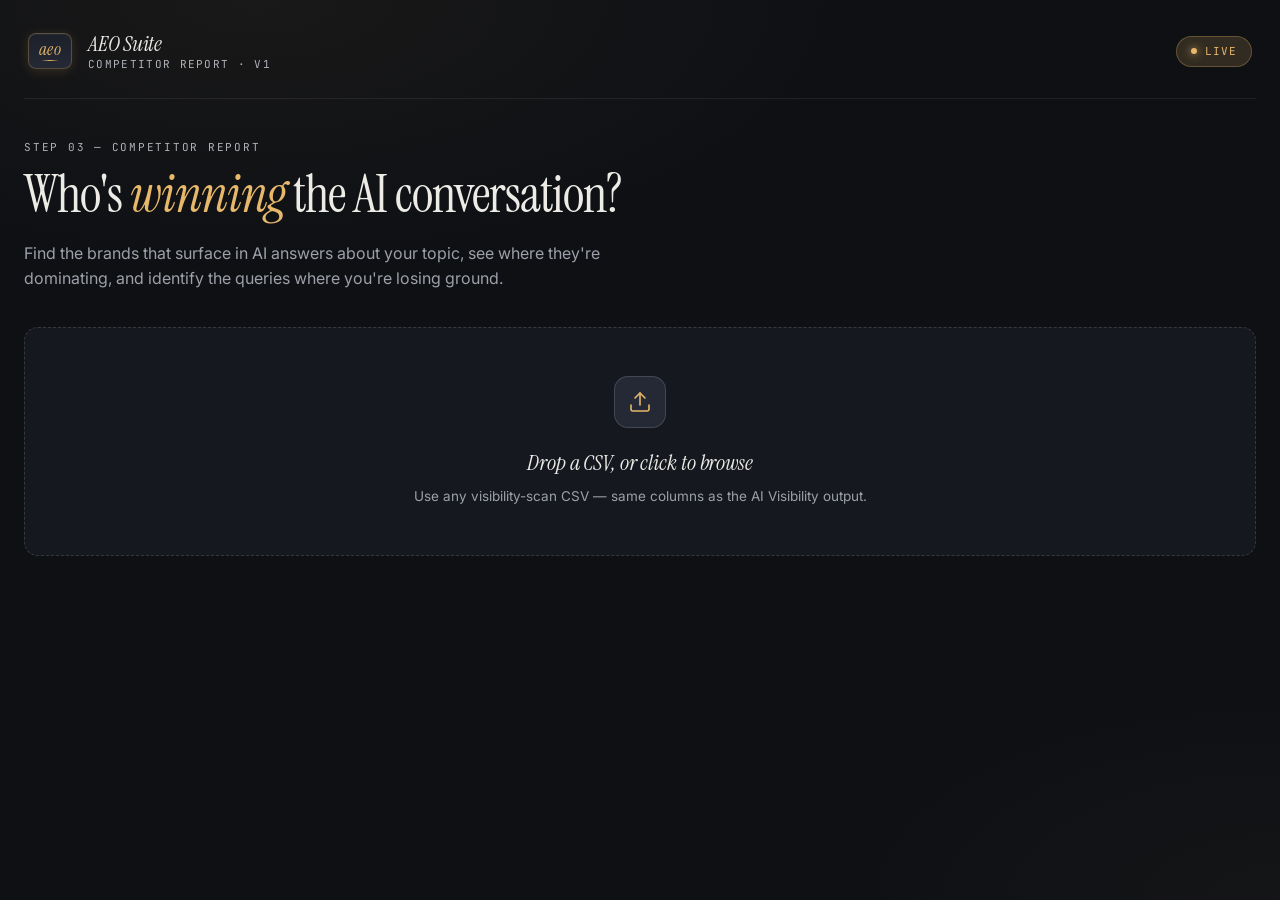
==== competitor-report.html @ d4dc7898 "Update competitor-report.html" ====
<!doctype html>
<html lang="en">
<head>
<meta charset="UTF-8" />
<meta name="viewport" content="width=device-width, initial-scale=1.0" />
<title>Competitor Report — AEO Suite</title>

<link rel="stylesheet" href="shared/tokens.css" />

<style>
  .source-section { margin-bottom: 32px; }

  /* Loading state */
  .loading-card {
    padding: 48px 32px;
    text-align: center;
    background: var(--bg-1);
    border: 1px solid var(--accent-line);
    border-radius: var(--radius);
    margin-bottom: 24px;
  }
  .loading-card .spinner {
    display: inline-block;
    width: 28px; height: 28px;
    border: 3px solid var(--line-strong);
    border-top-color: var(--accent);
    border-radius: 50%;
    animation: cr-spin 0.8s linear infinite;
    margin-bottom: 18px;
  }
  @keyframes cr-spin { to { transform: rotate(360deg); } }
  .loading-card .ttl {
    font-family: var(--serif);
    font-style: italic;
    font-size: 22px;
    margin-bottom: 6px;
    color: var(--ink);
  }
  .loading-card .meta {
    font-family: var(--mono);
    font-size: 11px;
    color: var(--ink-faint);
    letter-spacing: 0.1em;
    text-transform: uppercase;
  }

  /* Headline */
  .cr-headline {
    text-align: center;
    padding: 36px 24px 32px;
    background: linear-gradient(180deg, var(--bg-1) 0%, var(--bg-2) 100%);
    border: 1px solid var(--line);
    border-radius: var(--radius);
    margin-bottom: 24px;
    position: relative;
    overflow: hidden;
  }
  .cr-headline::before {
    content: '';
    position: absolute;
    top: 0; left: 50%;
    transform: translateX(-50%);
    width: 60%;
    height: 1px;
    background: linear-gradient(90deg, transparent, var(--accent), transparent);
  }
  .cr-headline .label {
    font-family: var(--mono);
    font-size: 11px;
    color: var(--ink-faint);
    letter-spacing: 0.16em;
    text-transform: uppercase;
    margin-bottom: 10px;
  }
  .cr-headline .ttl {
    font-family: var(--serif);
    font-style: italic;
    font-size: clamp(28px, 4vw, 40px);
    line-height: 1.15;
    letter-spacing: -0.01em;
    margin-bottom: 14px;
    color: var(--ink);
  }
  .cr-headline .ttl em { color: var(--accent); font-style: italic; }
  .cr-headline .meta {
    display: flex;
    justify-content: center;
    align-items: center;
    gap: 14px;
    font-family: var(--mono);
    font-size: 11px;
    color: var(--ink-faint);
    letter-spacing: 0.08em;
    text-transform: uppercase;
    flex-wrap: wrap;
    margin-top: 4px;
  }
  .cr-headline .meta .dot {
    width: 3px; height: 3px;
    background: var(--ink-faint);
    border-radius: 50%;
  }

  /* Panel primitive */
  .panel {
    background: var(--bg-1);
    border: 1px solid var(--line);
    border-radius: var(--radius);
    padding: 28px;
    margin-bottom: 20px;
  }
  .panel-label {
    font-family: var(--mono);
    font-size: 11px;
    color: var(--ink-faint);
    letter-spacing: 0.14em;
    text-transform: uppercase;
    margin-bottom: 18px;
    display: flex;
    align-items: center;
    gap: 10px;
  }
  .panel-label::before { content: '//'; color: var(--accent); }

  .panel-label.panel-label-with-action {
    justify-content: space-between;
    flex-wrap: wrap;
  }
  .panel-label.panel-label-with-action::before {
    flex-shrink: 0;
  }
  .panel-label.panel-label-with-action > span:first-of-type {
    flex: 1;
  }

  .btn-export-csv {
    display: inline-flex;
    align-items: center;
    gap: 6px;
    padding: 6px 12px;
    background: var(--bg-2);
    border: 1px solid var(--line-strong);
    border-radius: var(--radius-sm);
    color: var(--ink-mute);
    font-family: var(--mono);
    font-size: 10.5px;
    letter-spacing: 0.1em;
    text-transform: uppercase;
    cursor: pointer;
    transition: all 0.15s;
  }
  .btn-export-csv:hover {
    border-color: var(--accent);
    color: var(--accent);
    background: var(--bg-3);
  }
  .btn-export-csv svg { flex-shrink: 0; }

  /* ---------- Headliner cards (3-up) ---------- */
  .headliners {
    display: grid;
    grid-template-columns: repeat(3, 1fr);
    gap: 16px;
    margin-bottom: 20px;
  }
  .headliner {
    background: var(--bg-1);
    border: 1px solid var(--line);
    border-radius: var(--radius);
    padding: 22px 24px;
    position: relative;
    overflow: hidden;
  }
  .headliner.threat {
    background: linear-gradient(135deg, rgba(217,122,111,0.06) 0%, transparent 100%);
    border-color: rgba(217,122,111,0.32);
    border-left: 3px solid var(--bad);
  }
  .headliner.adjacent {
    background: linear-gradient(135deg, rgba(232,184,106,0.06) 0%, transparent 100%);
    border-color: rgba(232,184,106,0.32);
    border-left: 3px solid var(--accent);
  }
  .headliner.rising {
    background: linear-gradient(135deg, rgba(127,191,140,0.06) 0%, transparent 100%);
    border-color: rgba(127,191,140,0.32);
    border-left: 3px solid var(--ok);
  }
  .headliner .h-tag {
    font-family: var(--mono);
    font-size: 10.5px;
    color: var(--ink-faint);
    letter-spacing: 0.12em;
    text-transform: uppercase;
    margin-bottom: 8px;
    display: flex;
    align-items: center;
    gap: 6px;
  }
  .headliner.threat .h-tag { color: var(--bad); }
  .headliner.adjacent .h-tag { color: var(--accent); }
  .headliner.rising .h-tag { color: var(--ok); }
  .headliner .h-name {
    font-family: var(--serif);
    font-style: italic;
    font-size: 26px;
    line-height: 1.15;
    letter-spacing: -0.01em;
    color: var(--ink);
    margin-bottom: 8px;
    word-break: break-word;
  }
  .headliner .h-stat {
    font-family: var(--mono);
    font-size: 11px;
    color: var(--ink-mute);
    letter-spacing: 0.04em;
    line-height: 1.55;
  }
  .headliner .h-stat strong { color: var(--ink); font-weight: 500; }
  .headliner.threat .h-stat strong { color: var(--bad); }
  .headliner.adjacent .h-stat strong { color: var(--accent); }
  .headliner.rising .h-stat strong { color: var(--ok); }

  /* ---------- Leaderboard ---------- */
  .leaderboard {
    display: flex;
    flex-direction: column;
    gap: 8px;
  }
  .lb-row {
    display: grid;
    grid-template-columns: 30px minmax(170px, 1.3fr) 1fr 70px 130px 110px;
    align-items: center;
    gap: 14px;
    padding: 14px 14px;
    background: var(--bg-0);
    border: 1px solid var(--line);
    border-radius: var(--radius-sm);
    transition: border-color 0.12s, background 0.12s;
  }
  .lb-row:hover { border-color: var(--line-strong); }
  .lb-row.you {
    background: linear-gradient(135deg, rgba(232,184,106,0.08) 0%, transparent 100%);
    border-color: var(--accent-line);
    border-left: 3px solid var(--accent);
  }
  .lb-rank {
    font-family: var(--mono);
    font-size: 14px;
    color: var(--ink-faint);
    text-align: center;
    font-weight: 500;
  }
  .lb-row.you .lb-rank { color: var(--accent); }
  .lb-row:nth-child(1) .lb-rank { color: var(--accent); font-weight: 600; }
  .lb-name {
    font-family: var(--serif);
    font-size: 18px;
    color: var(--ink);
    line-height: 1.25;
    word-break: break-word;
  }
  .lb-name .you-tag {
    margin-left: 8px;
    font-family: var(--mono);
    font-size: 10px;
    color: var(--accent);
    letter-spacing: 0.1em;
    text-transform: uppercase;
    background: var(--accent-glow);
    border: 1px solid var(--accent-line);
    padding: 2px 7px;
    border-radius: 999px;
    vertical-align: middle;
  }
  .lb-bar-wrap {
    min-width: 0;
  }
  .lb-bar {
    height: 8px;
    background: rgba(255,255,255,0.04);
    border-radius: 4px;
    overflow: hidden;
  }
  .lb-bar > div {
    height: 100%;
    background: linear-gradient(90deg, var(--accent-lo), var(--accent));
    border-radius: 4px;
    transition: width 0.5s ease;
  }
  .lb-row.you .lb-bar > div {
    background: linear-gradient(90deg, var(--accent), #ffd700);
  }
  .lb-bar-meta {
    font-family: var(--mono);
    font-size: 10.5px;
    color: var(--ink-faint);
    letter-spacing: 0.05em;
    margin-top: 4px;
  }
  .lb-co {
    font-family: var(--mono);
    font-size: 11px;
    color: var(--ink-mute);
    text-align: right;
    line-height: 1.4;
  }
  .lb-co strong {
    color: var(--ink);
    font-weight: 500;
    font-size: 13px;
  }
  .lb-co .co-label {
    display: block;
    font-size: 9.5px;
    color: var(--ink-faint);
    letter-spacing: 0.06em;
    text-transform: uppercase;
    margin-top: 1px;
  }
  .lb-co .co-row {
    margin-bottom: 4px;
  }
  .lb-co .co-row:last-child { margin-bottom: 0; }
  .lb-pos {
    font-family: var(--mono);
    font-size: 14px;
    color: var(--ink-mute);
    text-align: center;
    line-height: 1.3;
  }
  .lb-pos strong {
    color: var(--ink);
    font-weight: 500;
    font-size: 16px;
  }
  .lb-pos .pos-label {
    display: block;
    font-size: 9.5px;
    color: var(--ink-faint);
    letter-spacing: 0.06em;
    text-transform: uppercase;
    margin-top: 2px;
  }
  .lb-pos.dim { opacity: 0.4; }
  .lb-platforms {
    display: flex;
    gap: 4px;
    justify-content: flex-end;
    flex-wrap: wrap;
  }
  .lb-platforms .p-pill {
    font-family: var(--mono);
    font-size: 9.5px;
    color: var(--ink-mute);
    background: var(--bg-2);
    border: 1px solid var(--line);
    padding: 2px 6px;
    border-radius: 999px;
    letter-spacing: 0.08em;
    text-transform: uppercase;
  }

  /* ---------- Head-to-head matrix ---------- */
  .h2h-wrap {
    overflow-x: auto;
    margin: 0 -8px;
    padding: 0 8px;
  }
  .h2h {
    display: grid;
    gap: 4px;
    min-width: max-content;
  }
  .h2h-row {
    display: grid;
    grid-template-columns: minmax(220px, 1.5fr) repeat(var(--comp-count, 5), 72px);
    gap: 4px;
    align-items: stretch;
  }
  .h2h-head { margin-bottom: 4px; }
  .h2h-head .h2h-cell {
    background: transparent;
    border: none;
    font-family: var(--mono);
    font-size: 10px;
    color: var(--ink-faint);
    letter-spacing: 0.08em;
    text-transform: uppercase;
    text-align: center;
    padding: 6px 2px;
    line-height: 1.2;
    word-break: break-word;
  }
  .h2h-head .h2h-q { text-align: left; padding-left: 4px; }
  .h2h-head .h2h-cell.you {
    color: var(--accent);
    font-weight: 600;
  }
  .h2h-q {
    padding: 10px 12px;
    background: var(--bg-0);
    border: 1px solid var(--line);
    border-radius: var(--radius-sm);
    font-size: 12.5px;
    line-height: 1.35;
    color: var(--ink);
    display: flex;
    align-items: center;
    min-height: 42px;
  }
  .h2h-cell {
    border-radius: var(--radius-sm);
    border: 1px solid var(--line);
    background: var(--bg-0);
    display: flex;
    align-items: center;
    justify-content: center;
    padding: 6px;
    font-family: var(--mono);
    font-size: 12px;
    min-height: 42px;
    transition: transform 0.12s, border-color 0.12s;
  }
  .h2h-cell:hover {
    transform: scale(1.05);
    border-color: var(--line-strong);
    z-index: 1;
  }
  .h2h-cell.hit {
    background: rgba(127,191,140,0.14);
    border-color: var(--ok);
    color: var(--ok);
  }
  .h2h-cell.miss {
    color: var(--ink-faint);
    opacity: 0.45;
  }
  .h2h-cell.you-hit {
    background: rgba(232,184,106,0.16);
    border-color: var(--accent);
    color: var(--accent);
  }
  .h2h-cell.you-miss {
    background: rgba(217,122,111,0.10);
    border-color: rgba(217,122,111,0.30);
    color: var(--bad);
    opacity: 0.7;
  }
  .h2h-legend {
    display: flex;
    gap: 16px;
    margin-top: 16px;
    font-family: var(--mono);
    font-size: 10.5px;
    color: var(--ink-faint);
    letter-spacing: 0.08em;
    text-transform: uppercase;
    flex-wrap: wrap;
  }
  .h2h-legend .lg-item {
    display: flex;
    align-items: center;
    gap: 6px;
  }
  .h2h-legend .swatch {
    width: 12px; height: 12px;
    border-radius: 3px;
    border: 1px solid;
  }
  .h2h-legend .swatch.hit { background: rgba(127,191,140,0.14); border-color: var(--ok); }
  .h2h-legend .swatch.miss { background: var(--bg-0); border-color: var(--line); }
  .h2h-legend .swatch.you-hit { background: rgba(232,184,106,0.16); border-color: var(--accent); }
  .h2h-legend .swatch.you-miss { background: rgba(217,122,111,0.10); border-color: rgba(217,122,111,0.30); }

  /* ---------- Platform dominance ---------- */
  .pd-grid {
    display: grid;
    grid-template-columns: repeat(auto-fit, minmax(280px, 1fr));
    gap: 16px;
  }
  .pd-card {
    background: var(--bg-0);
    border: 1px solid var(--line);
    border-radius: var(--radius);
    padding: 20px;
  }
  .pd-platform {
    font-family: var(--serif);
    font-style: italic;
    font-size: 20px;
    color: var(--ink);
    margin-bottom: 4px;
  }
  .pd-meta {
    font-family: var(--mono);
    font-size: 10.5px;
    color: var(--ink-faint);
    letter-spacing: 0.08em;
    text-transform: uppercase;
    margin-bottom: 14px;
  }
  .pd-callout {
    padding: 10px 12px;
    background: var(--bg-1);
    border: 1px solid var(--line);
    border-radius: var(--radius-sm);
    margin: 4px 0 14px;
    font-size: 12.5px;
    line-height: 1.45;
    color: var(--ink);
    border-left: 3px solid var(--line-strong);
  }
  .pd-callout.win {
    background: linear-gradient(135deg, rgba(127,191,140,0.06) 0%, transparent 100%);
    border-left-color: var(--ok);
    color: var(--ink);
  }
  .pd-callout.close {
    background: linear-gradient(135deg, rgba(232,184,106,0.06) 0%, transparent 100%);
    border-left-color: var(--accent);
    color: var(--ink);
  }
  .pd-callout.gap {
    background: linear-gradient(135deg, rgba(217,122,111,0.06) 0%, transparent 100%);
    border-left-color: var(--bad);
    color: var(--ink);
  }
  .pd-callout.neutral {
    color: var(--ink-mute);
  }
  .pd-list {
    display: flex;
    flex-direction: column;
    gap: 8px;
  }
  .pd-row {
    display: flex;
    align-items: center;
    gap: 10px;
    padding: 8px 0;
    border-top: 1px solid var(--line);
  }
  .pd-row:first-child { border-top: none; padding-top: 0; }
  .pd-row .pd-rank {
    font-family: var(--mono);
    font-size: 10.5px;
    color: var(--ink-faint);
    width: 18px;
    text-align: right;
  }
  .pd-row .pd-name {
    flex: 1;
    color: var(--ink);
    font-size: 13.5px;
    word-break: break-word;
  }
  .pd-row.you .pd-name { color: var(--accent); font-weight: 500; }
  .pd-row.you .pd-rank { color: var(--accent); }
  .pd-row .pd-count {
    font-family: var(--mono);
    font-size: 11px;
    color: var(--ink-mute);
  }

  /* ---------- Per-competitor deep dive (collapsible) ---------- */
  .dd-list {
    display: flex;
    flex-direction: column;
    gap: 8px;
  }
  .dd-card {
    background: var(--bg-0);
    border: 1px solid var(--line);
    border-radius: var(--radius-sm);
    overflow: hidden;
    transition: border-color 0.15s;
  }
  .dd-card:hover { border-color: var(--line-strong); }
  .dd-head {
    display: grid;
    grid-template-columns: 14px 1fr auto;
    align-items: center;
    gap: 14px;
    padding: 14px 16px;
    cursor: pointer;
    user-select: none;
  }
  .dd-head .chev {
    width: 14px; height: 14px;
    color: var(--ink-faint);
    transition: transform 0.18s, color 0.12s;
  }
  .dd-card.expanded .dd-head .chev {
    transform: rotate(90deg);
    color: var(--accent);
  }
  .dd-head .name {
    font-family: var(--serif);
    font-style: italic;
    font-size: 19px;
    color: var(--ink);
    line-height: 1.2;
    word-break: break-word;
  }
  .dd-head .stats {
    display: flex;
    gap: 14px;
    align-items: center;
    font-family: var(--mono);
    font-size: 11px;
    color: var(--ink-mute);
    letter-spacing: 0.04em;
  }
  .dd-head .stats .stat strong { color: var(--ink); font-weight: 500; }
  .dd-head .tier {
    font-family: var(--mono);
    font-size: 9.5px;
    letter-spacing: 0.1em;
    text-transform: uppercase;
    padding: 3px 8px;
    border-radius: 999px;
    border: 1px solid;
  }
  .dd-head .tier.direct {
    color: var(--bad);
    border-color: rgba(217,122,111,0.4);
    background: rgba(217,122,111,0.08);
  }
  .dd-head .tier.adjacent {
    color: var(--accent);
    border-color: var(--accent-line);
    background: var(--accent-glow);
  }
  .dd-body {
    display: none;
    padding: 0 16px 16px 44px;
    border-top: 1px solid var(--line);
    padding-top: 16px;
  }
  .dd-card.expanded .dd-body {
    display: block;
  }
  .dd-body .dd-section {
    margin-bottom: 14px;
  }
  .dd-body .dd-section:last-child { margin-bottom: 0; }
  .dd-body .dd-section .sec-label {
    font-family: var(--mono);
    font-size: 10px;
    color: var(--ink-faint);
    letter-spacing: 0.12em;
    text-transform: uppercase;
    margin-bottom: 8px;
  }
  .dd-body .q-list {
    display: flex;
    flex-direction: column;
    gap: 6px;
  }
  .dd-body .q-item {
    padding: 6px 0 6px 10px;
    border-left: 2px solid var(--line);
    font-size: 13px;
    color: var(--ink-mute);
    font-style: italic;
    line-height: 1.5;
  }
  .dd-body .q-item.with-you {
    border-left-color: var(--accent);
    color: var(--ink);
  }
  .dd-body .q-item.with-you::after {
    content: ' · you appeared too';
    font-style: normal;
    font-family: var(--mono);
    font-size: 10px;
    color: var(--accent);
    letter-spacing: 0.06em;
    text-transform: uppercase;
    margin-left: 4px;
  }
  .dd-body .platform-row {
    display: flex;
    gap: 6px;
    flex-wrap: wrap;
  }
  .dd-body .p-pill {
    font-family: var(--mono);
    font-size: 10px;
    color: var(--ink-mute);
    background: var(--bg-2);
    border: 1px solid var(--line);
    padding: 3px 8px;
    border-radius: 999px;
    letter-spacing: 0.06em;
    text-transform: uppercase;
  }
  .dd-body .snippet {
    padding: 12px 14px;
    background: var(--bg-1);
    border: 1px solid var(--line);
    border-radius: var(--radius-sm);
    font-size: 13px;
    color: var(--ink-mute);
    line-height: 1.55;
    font-style: italic;
  }
  .dd-body .co-grid {
    display: grid;
    grid-template-columns: 1fr 1fr;
    gap: 10px;
  }
  .dd-body .co-tile {
    padding: 12px 14px;
    background: var(--bg-1);
    border: 1px solid var(--line);
    border-radius: var(--radius-sm);
  }
  .dd-body .co-tile-v {
    font-family: var(--serif);
    font-style: italic;
    font-size: 28px;
    line-height: 1;
    color: var(--accent);
    letter-spacing: -0.02em;
    margin-bottom: 6px;
  }
  .dd-body .co-tile-k {
    font-family: var(--mono);
    font-size: 10px;
    color: var(--ink-faint);
    letter-spacing: 0.06em;
    text-transform: uppercase;
    line-height: 1.3;
  }

  /* ---------- Messaging Differentiator panel ---------- */
  .msg-panel {
    background: linear-gradient(180deg, var(--bg-1) 0%, var(--bg-2) 100%);
    border: 1px solid var(--line);
    border-radius: var(--radius);
    padding: 28px;
    margin-bottom: 20px;
    position: relative;
    overflow: hidden;
  }
  .msg-panel::before {
    content: '';
    position: absolute;
    top: 0; left: 0; right: 0;
    height: 1px;
    background: linear-gradient(90deg, transparent, var(--accent), transparent);
    opacity: 0.5;
  }
  .msg-header {
    display: flex;
    align-items: center;
    justify-content: space-between;
    gap: 14px;
    margin-bottom: 22px;
    flex-wrap: wrap;
  }
  .msg-label {
    font-family: var(--mono);
    font-size: 11px;
    color: var(--accent);
    letter-spacing: 0.14em;
    text-transform: uppercase;
    display: flex;
    align-items: center;
    gap: 10px;
  }
  .msg-label::before {
    content: '◇';
    color: var(--accent);
    font-size: 12px;
  }
  .msg-meta {
    font-family: var(--mono);
    font-size: 10.5px;
    color: var(--ink-faint);
    letter-spacing: 0.08em;
    text-transform: uppercase;
    display: flex;
    align-items: center;
    gap: 10px;
  }
  .msg-content {
    display: flex;
    flex-direction: column;
    gap: 16px;
  }
  .msg-pattern {
    display: grid;
    grid-template-columns: 44px 1fr;
    gap: 14px;
    padding: 18px 20px;
    background: var(--bg-0);
    border: 1px solid var(--line);
    border-radius: var(--radius-sm);
    align-items: start;
  }
  .msg-pattern-num {
    font-family: var(--mono);
    font-size: 13px;
    color: var(--accent);
    letter-spacing: 0.06em;
    padding-top: 4px;
  }
  .msg-pattern-body { min-width: 0; }
  .msg-theme {
    font-family: var(--serif);
    font-style: italic;
    font-size: 18px;
    line-height: 1.4;
    color: var(--ink);
    letter-spacing: -0.005em;
    margin-bottom: 10px;
  }
  .msg-comps {
    display: flex;
    flex-wrap: wrap;
    align-items: center;
    gap: 6px;
    margin-bottom: 12px;
  }
  .msg-comps-label {
    font-family: var(--mono);
    font-size: 10px;
    color: var(--ink-faint);
    letter-spacing: 0.08em;
    text-transform: uppercase;
    margin-right: 2px;
  }
  .msg-comp-pill {
    font-family: var(--mono);
    font-size: 11px;
    color: var(--ink-mute);
    background: var(--bg-2);
    border: 1px solid var(--line);
    padding: 3px 9px;
    border-radius: 999px;
  }
  .msg-angle {
    padding: 10px 12px;
    background: var(--accent-glow);
    border-left: 2px solid var(--accent);
    border-radius: var(--radius-sm);
  }
  .msg-angle-label {
    font-family: var(--mono);
    font-size: 10px;
    color: var(--accent);
    letter-spacing: 0.1em;
    text-transform: uppercase;
    display: block;
    margin-bottom: 4px;
  }
  .msg-angle-text {
    font-size: 13.5px;
    color: var(--ink);
    line-height: 1.5;
  }
  .msg-error {
    padding: 14px 18px;
    background: var(--bg-0);
    border: 1px dashed var(--line-strong);
    border-radius: var(--radius-sm);
    color: var(--ink-mute);
    font-size: 13px;
    text-align: center;
  }
  .msg-error em { color: var(--accent); font-style: italic; }
  .msg-panel.loading .msg-content {
    opacity: 0.35;
    pointer-events: none;
  }
  .msg-loading-overlay {
    display: none;
    position: absolute;
    inset: 0;
    background: rgba(21, 24, 31, 0.4);
    backdrop-filter: blur(2px);
    align-items: center;
    justify-content: center;
    z-index: 2;
  }
  .msg-panel.loading .msg-loading-overlay { display: flex; }

  /* ---------- Empty / error states ---------- */
  .empty-state {
    padding: 60px 32px;
    text-align: center;
    color: var(--ink-mute);
    background: var(--bg-1);
    border: 1px solid var(--line);
    border-radius: var(--radius);
  }
  .empty-state .ico {
    font-family: var(--serif);
    font-style: italic;
    font-size: 64px;
    color: var(--ink-faint);
    margin-bottom: 12px;
    line-height: 1;
  }
  .empty-state h3 {
    font-family: var(--serif);
    font-style: italic;
    font-weight: 400;
    font-size: 22px;
    color: var(--ink);
    margin-bottom: 8px;
  }

  #reportRoot { display: none; }
  #reportRoot.show { display: block; }

  /* Filtered-out competitors note */
  .filter-note {
    font-family: var(--mono);
    font-size: 10.5px;
    color: var(--ink-faint);
    letter-spacing: 0.06em;
    margin-top: 14px;
    padding: 10px 14px;
    background: var(--bg-0);
    border: 1px dashed var(--line);
    border-radius: var(--radius-sm);
  }
  .filter-note strong { color: var(--ink-mute); font-weight: 500; }

  @media (max-width: 880px) {
    .headliners { grid-template-columns: 1fr; }
    .lb-row { grid-template-columns: 24px 1fr; gap: 8px; }
    .lb-row > *:nth-child(n+3) { grid-column: 2; padding-top: 4px; }
    .h2h-row { grid-template-columns: minmax(160px, 1fr) repeat(var(--comp-count, 5), 60px); }
    .dd-head { grid-template-columns: 14px 1fr; gap: 8px; }
    .dd-head .stats { grid-column: 2; }
    .panel { padding: 20px; }
  }
</style>
</head>

<body>
<div class="shell">

  <header class="topbar">
    <a href="index.html" class="brand-mark" aria-label="AEO Suite home"><span>aeo</span></a>
    <div class="brand-text">
      <div class="product">AEO Suite</div>
      <div class="suite">Competitor Report · v1</div>
    </div>
    <div class="topbar-spacer"></div>
    <div class="status-pill">LIVE</div>
  </header>

  <section class="hero">
    <div class="eyebrow">Step 03 — Competitor Report</div>
    <h1>Who's <em>winning</em> the AI conversation?</h1>
    <p>Find the brands that surface in AI answers about your topic, see where they're dominating, and identify the queries where you're losing ground.</p>
  </section>

  <!-- Source: continue panel + drop zone -->
  <section class="source-section" id="sourceSection">
    <div id="continueSlot"></div>
    <div id="uploadSlot">
      <div class="or-divider" id="orDivider" style="display:none;">Or upload a CSV</div>
      <label class="drop-zone" id="dropZone">
        <input type="file" id="csvInput" accept=".csv,text/csv" />
        <div class="dz-icon">
          <svg viewBox="0 0 24 24" fill="none" stroke="currentColor" stroke-width="1.6" stroke-linecap="round" stroke-linejoin="round">
            <path d="M21 15v4a2 2 0 0 1-2 2H5a2 2 0 0 1-2-2v-4"/>
            <polyline points="17 8 12 3 7 8"/>
            <line x1="12" y1="3" x2="12" y2="15"/>
          </svg>
        </div>
        <div class="dz-title">Drop a CSV, or click to browse</div>
        <div class="dz-sub">Use any visibility-scan CSV — same columns as the AI Visibility output.</div>
      </label>
    </div>
  </section>

  <section id="reportRoot"></section>

</div>

<script src="shared/state.js"></script>
<script>
  // ============================================================
  // Config
  // ============================================================

  // n8n endpoint that classifies brand mentions into direct/adjacent/incidental.
  // While empty, the page falls back to a simple "2+ mentions" filter.
  const COMPETITOR_FILTER_WEBHOOK = 'https://n8n-smartmarketer.duckdns.org/webhook/filter-competitors';

  // n8n endpoint that generates the AI summary for this report.
  // While empty, the summary panel shows an "unavailable" state.
  const SUMMARY_WEBHOOK = 'https://n8n-smartmarketer.duckdns.org/webhook/summary-competitor';

  const PLATFORM_OPTIONS = [
    { key: 'gpt',        label: 'GPT' },
    { key: 'perplexity', label: 'Perplexity' },
    { key: 'ai_mode',    label: 'AI Mode' },
  ];

  // ============================================================
  // State
  // ============================================================
  const state = {
    rows: null,
    fields: null,
    targetBrand: '',
    targetBrandLower: '',
    competitors: null,       // [{ name, type, mentionCount, queries, platforms, coWithYouRate, avgPosition, snippets }]
    filteredOut: null,        // [{ name, count }] — brands the LLM tagged as incidental
  };

  const els = {
    continueSlot: document.getElementById('continueSlot'),
    orDivider:    document.getElementById('orDivider'),
    dropZone:     document.getElementById('dropZone'),
    csvInput:     document.getElementById('csvInput'),
    reportRoot:   document.getElementById('reportRoot'),
  };

  // ============================================================
  // Init
  // ============================================================
  function init() {
    const ctx = ToolState.getScanContext();
    if (ctx && ctx.rows.length > 0) {
      renderContinuePanel(ctx);
      els.orDivider.style.display = 'flex';
      processRows(ctx.rows);
    }
  }

  function renderContinuePanel(ctx) {
    const queryCount = ctx.queries.length;
    const queryLabel = queryCount === 1 ? 'query' : 'queries';
    const when = ctx.runAt ? new Date(ctx.runAt).toLocaleString() : 'recent';

    els.continueSlot.innerHTML = `
      <div class="continue-panel">
        <div class="cp-icon">
          <svg viewBox="0 0 24 24" fill="none" stroke="currentColor" stroke-width="2" stroke-linecap="round" stroke-linejoin="round">
            <polyline points="20 6 9 17 4 12"/>
          </svg>
        </div>
        <div class="cp-text">
          <div class="cp-title">Loaded from your latest scan</div>
          <div class="cp-meta">${escapeHtml(ctx.brand || 'Brand')} · ${queryCount} ${queryLabel} · ${ctx.rows.length} rows · ${when}</div>
        </div>
        <button class="btn btn-ghost" id="clearStateBtn" type="button">Use a different file</button>
      </div>`;
    document.getElementById('clearStateBtn').addEventListener('click', () => {
      ToolState.clear();
      els.continueSlot.innerHTML = '';
      els.orDivider.style.display = 'none';
      els.reportRoot.classList.remove('show');
      els.reportRoot.innerHTML = '';
    });
  }

  // ============================================================
  // CSV upload
  // ============================================================
  els.dropZone.addEventListener('dragover', e => { e.preventDefault(); els.dropZone.classList.add('is-dragover'); });
  els.dropZone.addEventListener('dragleave', () => els.dropZone.classList.remove('is-dragover'));
  els.dropZone.addEventListener('drop', e => {
    e.preventDefault();
    els.dropZone.classList.remove('is-dragover');
    const file = e.dataTransfer.files[0];
    if (file) handleCsvFile(file);
  });
  els.csvInput.addEventListener('change', e => {
    const file = e.target.files[0];
    if (file) handleCsvFile(file);
  });

  function handleCsvFile(file) {
    const reader = new FileReader();
    reader.onload = e => {
      const rows = parseCsvToObjects(e.target.result);
      processRows(rows);
    };
    reader.readAsText(file);
  }

  function parseCsvToObjects(text) {
    const lines = [];
    let cur = '', inQ = false, row = [];
    for (let i = 0; i < text.length; i++) {
      const c = text[i];
      if (inQ) {
        if (c === '"' && text[i+1] === '"') { cur += '"'; i++; }
        else if (c === '"') inQ = false;
        else cur += c;
      } else {
        if (c === '"') inQ = true;
        else if (c === ',') { row.push(cur); cur = ''; }
        else if (c === '\n' || c === '\r') {
          if (cur !== '' || row.length) { row.push(cur); lines.push(row); row = []; cur = ''; }
          if (c === '\r' && text[i+1] === '\n') i++;
        } else cur += c;
      }
    }
    if (cur !== '' || row.length) { row.push(cur); lines.push(row); }
    if (lines.length === 0) return [];
    const headers = lines[0];
    return lines.slice(1).map(arr => {
      const obj = {};
      headers.forEach((h, i) => { obj[h] = arr[i] ?? ''; });
      return obj;
    });
  }

  // ============================================================
  // Field resolution
  // ============================================================
  function resolveFields(sampleRow) {
    const keys = Object.keys(sampleRow);
    const norm = k => String(k).trim().toLowerCase().replace(/[\s_-]+/g, ' ');
    const find = (...patterns) => {
      for (const k of keys) {
        const n = norm(k);
        for (const p of patterns) if (p.test(n)) return k;
      }
      return null;
    };
    return {
      brand:              find(/^brand$/, /brand name/, /^company$/),
      platform:           find(/^platform$/, /channel/, /^source platform$/),
      query:              find(/^query$/, /search query/, /^question$/),
      rawOutput:          find(/raw output/, /model output/, /^response$/),
      brandPositions:     find(/brand positions?/, /brand postions?/),
      competitorAnalysis: find(/competitors? analysis/, /competitive analysis/),
      mentions: keys
        .filter(k => /mention/i.test(k))
        .sort((a, b) => {
          const an = parseInt((a.match(/\d+/) || [0])[0]);
          const bn = parseInt((b.match(/\d+/) || [0])[0]);
          return an - bn;
        }),
    };
  }

  function fieldVal(row, key, fallback = '') {
    if (!key) return fallback;
    const v = row[key];
    if (v === undefined || v === null) return fallback;
    return typeof v === 'string' ? v.trim() : v;
  }
  function normalizePlatform(v) { return String(v || '').trim().toLowerCase().replace(/[\s-]+/g, '_'); }
  function parseScore(v) {
    if (v === null || v === undefined || v === '') return null;
    const s = String(v).replace(/%/g, '').trim();
    if (s === '' || isNaN(s)) return null;
    return Math.round(parseFloat(s));
  }

  // ============================================================
  // Brand name normalization
  // Two strings should match if they refer to the same brand. e.g.,
  // "Midi Health" / "midi health" / "Midi" / "midi" all = "midi".
  // We use a normalized key for matching while preserving the original
  // canonical-cased display name (whichever form appeared first).
  // ============================================================
  function brandKey(name) {
    return String(name || '')
      .toLowerCase()
      .replace(/\b(inc|llc|ltd|corp|co|the|health|wellness|clinic)\b/g, '')
      .replace(/[^a-z0-9]+/g, ' ')
      .trim();
  }

  // ============================================================
  // Collect mentions across all rows
  // Returns: Map<brandKey, { displayName, count, queries: Set, platforms: Set, rows: Array }>
  // ============================================================
  function collectMentions(rows, fields, targetBrandLower) {
    const map = new Map();
    rows.forEach(row => {
      const mentions = fields.mentions
        .map(k => String(fieldVal(row, k) || '').trim())
        .filter(m => m && m !== '0' && m.length >= 2);

      const seenInRow = new Set();
      mentions.forEach(m => {
        const key = brandKey(m);
        if (!key) return;
        // Skip the target brand — this report is about competitors, not us
        if (key === brandKey(targetBrandLower)) return;
        if (seenInRow.has(key)) return;
        seenInRow.add(key);

        if (!map.has(key)) {
          map.set(key, {
            displayName: m,
            count: 0,
            queries: new Set(),
            platforms: new Set(),
            rows: [],
          });
        }
        const entry = map.get(key);
        entry.count += 1;
        const q = String(fieldVal(row, fields.query) || '').trim();
        if (q) entry.queries.add(q);
        const p = normalizePlatform(fieldVal(row, fields.platform));
        if (p) entry.platforms.add(p);
        entry.rows.push(row);
      });
    });
    return map;
  }

  // ============================================================
  // Compute co-occurrence rates between each competitor and the target brand.
  // Two metrics, intentionally separate:
  //   - shareOfTheirs: of the responses mentioning the competitor, what %
  //     also mentioned you?  (When low → competitor is being mentioned
  //     INSTEAD of you. When high → you're being mentioned alongside.)
  //   - shareOfYours: of the responses mentioning you, what % also
  //     mentioned the competitor?  (When high → you're being seen as
  //     alternatives. When low → they're not yet "your competition" in
  //     the AI's mind.)
  // ============================================================
  function computeCoOccurrence(competitors, fields, targetBrandLower, youCount) {
    competitors.forEach(c => {
      let withYou = 0;
      c.rows.forEach(row => {
        const hay = (
          fieldVal(row, fields.rawOutput) + ' ' +
          fields.mentions.map(k => fieldVal(row, k)).join(' ') + ' ' +
          fieldVal(row, fields.competitorAnalysis)
        ).toLowerCase();
        if (hay.includes(targetBrandLower)) withYou += 1;
      });
      c.coWithYouCount = withYou;
      c.shareOfTheirs  = c.count > 0   ? Math.round((withYou / c.count)   * 100) : 0;
      c.shareOfYours   = youCount > 0  ? Math.round((withYou / youCount)  * 100) : 0;
      // Keep old field for backwards compatibility internally
      c.coWithYouRate = c.shareOfTheirs;
    });
  }

  // ============================================================
  // Filter competitors via webhook (or fallback)
  // The webhook receives [{brand, count, ...context}] and returns
  // [{brand, type}] where type ∈ direct_competitor | adjacent_brand | incidental
  // ============================================================
  async function filterCompetitors(candidates, targetBrand, queries) {
    if (!COMPETITOR_FILTER_WEBHOOK) {
      // Fallback: 2+ mentions counts as competitor, everything else incidental.
      // Mark anything mentioned in ≥30% of queries as "direct", else "adjacent".
      const queryCount = queries.length || 1;
      return candidates.map(c => {
        const queriesPct = (c.queries.size / queryCount) * 100;
        if (c.count < 2) return { ...c, type: 'incidental' };
        if (queriesPct >= 30) return { ...c, type: 'direct_competitor' };
        return { ...c, type: 'adjacent_brand' };
      });
    }

    const payload = {
      targetBrand: targetBrand,
      topicContext: queries.slice(0, 5),   // sample queries to give the LLM the space
      candidates: candidates.map(c => ({
        brand: c.displayName,
        mentionCount: c.count,
        queryCoverage: c.queries.size,
      })),
    };

    const response = await fetch(COMPETITOR_FILTER_WEBHOOK, {
      method: 'POST',
      headers: { 'Content-Type': 'application/json', 'Accept': 'application/json' },
      mode: 'cors',
      body: JSON.stringify(payload),
    });
    if (!response.ok) throw new Error('Filter webhook HTTP ' + response.status);
    const result = await response.json();
    const arr = Array.isArray(result) ? result : (Array.isArray(result?.results) ? result.results : []);
    const typeByKey = {};
    arr.forEach(item => {
      const k = brandKey(item.brand || item.name);
      if (k) typeByKey[k] = normalizeCompetitorType(item.type || item.category);
    });

    return candidates.map(c => ({
      ...c,
      type: typeByKey[brandKey(c.displayName)] || 'incidental',
    }));
  }

  function normalizeCompetitorType(t) {
    const norm = String(t || '').toLowerCase().trim();
    if (/^direct/.test(norm) || /competitor/.test(norm)) return 'direct_competitor';
    if (/adjacent|partner|complement/.test(norm)) return 'adjacent_brand';
    if (/incidental|noise|unrelated/.test(norm)) return 'incidental';
    return 'incidental';
  }

  // ============================================================
  // Extract a representative competitor snippet from competitor-analysis text
  // ============================================================
  function findSnippet(competitor, fields) {
    const cName = competitor.displayName.toLowerCase();
    for (const row of competitor.rows) {
      const text = fieldVal(row, fields.competitorAnalysis);
      if (!text) continue;
      const lower = text.toLowerCase();
      const idx = lower.indexOf(cName);
      if (idx === -1) continue;
      // Grab ~200 chars centered on the mention
      const start = Math.max(0, idx - 80);
      const end = Math.min(text.length, idx + cName.length + 140);
      let snip = text.substring(start, end);
      if (start > 0) snip = '…' + snip;
      if (end < text.length) snip = snip + '…';
      return snip;
    }
    return '';
  }

  // ============================================================
  // PROCESS pipeline
  // ============================================================
  async function processRows(rows) {
    if (!rows || rows.length === 0) {
      showEmpty('No data to display', 'The dataset is empty.');
      return;
    }

    state.rows = rows;
    state.fields = resolveFields(rows[0]);
    state.targetBrand = String(fieldVal(rows[0], state.fields.brand) || '').trim();
    state.targetBrandLower = state.targetBrand.toLowerCase();

    if (!state.targetBrand) {
      showEmpty('Target brand missing', 'This scan doesn\'t have a brand field. Competitor analysis needs a brand to compare against.');
      return;
    }

    // Collect mentions
    const allMentions = collectMentions(rows, state.fields, state.targetBrandLower);
    if (allMentions.size === 0) {
      showEmpty('No competitors detected', 'No other brands were mentioned in the AI responses. Try a scan with broader queries.');
      return;
    }

    // Drop very-rare mentions (1 hit) before sending to LLM — they're almost
    // always incidental and not worth paying the LLM to classify.
    const candidates = Array.from(allMentions.values())
      .filter(c => c.count >= 2)
      .sort((a, b) => b.count - a.count);

    // Track filtered-out ones for the disclosure note
    const singletons = Array.from(allMentions.values()).filter(c => c.count < 2);

    showLoading(candidates.length, !!COMPETITOR_FILTER_WEBHOOK);

    try {
      const allQueries = Array.from(new Set(rows.map(r => fieldVal(r, state.fields.query)).filter(Boolean)));

      // Compute target brand's mention count upfront — used to compute
      // bidirectional co-occurrence rates and shared in render() too.
      let youCount = 0;
      const youQueriesSet = new Set();
      const youPlatformsSet = new Set();
      rows.forEach(row => {
        const hay = (
          fieldVal(row, state.fields.rawOutput) + ' ' +
          state.fields.mentions.map(k => fieldVal(row, k)).join(' ') + ' ' +
          fieldVal(row, state.fields.competitorAnalysis)
        ).toLowerCase();
        if (hay.includes(state.targetBrandLower)) {
          youCount += 1;
          const q = String(fieldVal(row, state.fields.query) || '').trim();
          if (q) youQueriesSet.add(q);
          const p = normalizePlatform(fieldVal(row, state.fields.platform));
          if (p) youPlatformsSet.add(p);
        }
      });
      state.youCount = youCount;
      state.youQueries = youQueriesSet;
      state.youPlatforms = youPlatformsSet;

      const classified = await filterCompetitors(candidates, state.targetBrand, allQueries);
      // Compute co-occurrence (both directions) with target brand
      computeCoOccurrence(classified, state.fields, state.targetBrandLower, youCount);
      // Attach snippets and average position
      classified.forEach(c => {
        c.snippet = findSnippet(c, state.fields);

        // Position metrics — TWO related but distinct numbers:
        //
        // (a) avgCompetitorPosition: For each row where this competitor was
        //     mentioned, find their position in the Mention 1..N list.
        //     That's their "rank" in the AI's response. Average across rows.
        //
        // (b) yourPositionWhenTheyAppear: When this competitor appeared, what
        //     was YOUR position in the same response (if any)? Pulls from the
        //     'Brand Postions' field which tracks the user's brand's rank.
        const compName = c.displayName.toLowerCase();
        const compPositions = [];
        const yourPositionsHere = [];
        c.rows.forEach(r => {
          // Find competitor in the mentions list ordering
          for (let i = 0; i < state.fields.mentions.length; i++) {
            const m = String(fieldVal(r, state.fields.mentions[i]) || '').trim().toLowerCase();
            if (m && (m === compName || brandKey(m) === brandKey(compName))) {
              compPositions.push(i + 1);
              break;
            }
          }
          // Your brand's position in this row, if recorded
          const p = parseScore(fieldVal(r, state.fields.brandPositions));
          if (p !== null) yourPositionsHere.push(p);
        });
        c.avgCompetitorPosition = compPositions.length > 0
          ? Math.round((compPositions.reduce((s, p) => s + p, 0) / compPositions.length) * 10) / 10
          : null;
        c.yourPositionWhenTheyAppear = yourPositionsHere.length > 0
          ? Math.round((yourPositionsHere.reduce((s, p) => s + p, 0) / yourPositionsHere.length) * 10) / 10
          : null;
        // Legacy alias used elsewhere
        c.avgPosition = c.avgCompetitorPosition;
      });

      // Also compute target brand's own average position across all rows
      // where it was given a position rank.
      const yourAllPositions = [];
      rows.forEach(r => {
        const hay = (
          fieldVal(r, state.fields.rawOutput) + ' ' +
          state.fields.mentions.map(k => fieldVal(r, k)).join(' ') + ' ' +
          fieldVal(r, state.fields.competitorAnalysis)
        ).toLowerCase();
        if (!hay.includes(state.targetBrandLower)) return;
        const p = parseScore(fieldVal(r, state.fields.brandPositions));
        if (p !== null) yourAllPositions.push(p);
      });
      state.yourAvgPosition = yourAllPositions.length > 0
        ? Math.round((yourAllPositions.reduce((s, p) => s + p, 0) / yourAllPositions.length) * 10) / 10
        : null;

      // Keep only direct + adjacent for the report; incidental gets hidden
      state.competitors = classified
        .filter(c => c.type === 'direct_competitor' || c.type === 'adjacent_brand')
        .sort((a, b) => b.count - a.count);
      state.filteredOut = [
        ...classified.filter(c => c.type === 'incidental').map(c => ({ name: c.displayName, count: c.count })),
        ...singletons.map(c => ({ name: c.displayName, count: c.count })),
      ];

      if (state.competitors.length === 0) {
        showEmpty('No competitors classified', 'The LLM didn\'t classify any of the mentioned brands as competitors. Either your space is uncrowded, or the brands mentioned are mostly incidental references.');
        return;
      }

      render();
    } catch (err) {
      console.error(err);
      showError('Competitor classification failed', err.message);
    }
  }

  function showLoading(count, isLive) {
    els.reportRoot.classList.add('show');
    els.reportRoot.innerHTML = `
      <div class="loading-card">
        <div class="spinner"></div>
        <div class="ttl">Identifying competitors from ${count} mentioned ${count === 1 ? 'brand' : 'brands'}…</div>
        <div class="meta">${isLive ? 'Classifying with LLM' : 'Running fallback filter · webhook not configured'}</div>
      </div>`;
  }

  function showEmpty(title, body) {
    els.reportRoot.classList.add('show');
    els.reportRoot.innerHTML = `
      <div class="empty-state">
        <div class="ico">∅</div>
        <h3>${escapeHtml(title)}</h3>
        <p>${escapeHtml(body)}</p>
      </div>`;
  }

  function showError(title, body) {
    els.reportRoot.classList.add('show');
    els.reportRoot.innerHTML = `
      <div class="empty-state">
        <div class="ico">✕</div>
        <h3>${escapeHtml(title)}</h3>
        <p>${escapeHtml(body || 'Unknown error')}</p>
      </div>`;
  }

  // ============================================================
  // RENDER
  // ============================================================
  function render() {
    const comps = state.competitors;
    const totalCompetitorMentions = comps.reduce((s, c) => s + c.count, 0);
    const totalRows = state.rows.length;
    const allQueries = Array.from(new Set(state.rows.map(r => fieldVal(r, state.fields.query)).filter(Boolean)));

    // Use pre-computed values from processRows() — see state.youCount etc.
    const youCount = state.youCount;
    const youQueries = state.youQueries;
    const youPlatforms = state.youPlatforms;

    const topComp = comps[0];

    let html = '';

    // ---------- Headline ----------
    const headlineParts = topComp
      ? (() => {
          const diff = youCount > 0
            ? topComp.count - youCount
            : topComp.count;
          if (diff > 0) {
            return `<em>${escapeHtml(topComp.displayName)}</em> leads the AI conversation — ahead of you by <em>${diff}</em> ${diff === 1 ? 'mention' : 'mentions'}.`;
          } else if (diff === 0) {
            return `You're tied with <em>${escapeHtml(topComp.displayName)}</em> for top mentions.`;
          } else {
            return `You lead — <em>${escapeHtml(topComp.displayName)}</em> is your closest competitor.`;
          }
        })()
      : `No clear competitor pattern identified.`;

    html += `
      <div class="cr-headline">
        <div class="label">Competitive Landscape</div>
        <div class="ttl">${headlineParts}</div>
        <div class="meta">
          <span>${comps.length} ${comps.length === 1 ? 'competitor' : 'competitors'}</span>
          <span class="dot"></span>
          <span>${totalCompetitorMentions} ${totalCompetitorMentions === 1 ? 'mention' : 'mentions'}</span>
          <span class="dot"></span>
          <span>across ${allQueries.length} ${allQueries.length === 1 ? 'query' : 'queries'}</span>
          ${!COMPETITOR_FILTER_WEBHOOK ? '<span class="dot"></span><span style="color: var(--accent);">Fallback classifier</span>' : ''}
        </div>
      </div>`;

    // ---------- Headliner cards (3 highlights) ----------
    if (comps.length > 0) {
      // Dominant Threat: top competitor by mention count
      const dominant = comps[0];
      // Adjacent Player: second-most-mentioned
      const adjacent = comps[1];
      // Rising Mention: competitor with high coverage (queries) but lower total — sneaky one
      // Heuristic: highest queries/count ratio among the top 8, excluding #1
      let rising = null;
      const candidatesForRising = comps.slice(1, 8);
      candidatesForRising.forEach(c => {
        if (c.count < 2) return;
        const ratio = c.queries.size / c.count;
        if (!rising || ratio > (rising.queries.size / rising.count)) rising = c;
      });

      const renderHL = (c, klass, tag) => {
        if (!c) return '';
        const posPart = c.avgCompetitorPosition
          ? `<br/>Avg position when cited: <strong>#${c.avgCompetitorPosition}</strong>`
          : '';
        return `
          <div class="headliner ${klass}">
            <div class="h-tag">${tag}</div>
            <div class="h-name">${escapeHtml(c.displayName)}</div>
            <div class="h-stat">
              Mentioned in <strong>${c.count}</strong> ${c.count === 1 ? 'response' : 'responses'} · ${c.queries.size} of ${allQueries.length} ${allQueries.length === 1 ? 'query' : 'queries'}
              ${posPart}
              ${c.shareOfTheirs > 0
                ? `<br/>You appear in <strong>${c.shareOfTheirs}%</strong> of their responses`
                : '<br/>You never appear in their responses'}
            </div>
          </div>`;
      };

      html += `
        <div class="headliners">
          ${renderHL(dominant, 'threat', '★ Dominant Threat')}
          ${adjacent ? renderHL(adjacent, 'adjacent', '◐ Close Second') : `<div class="headliner"><div class="h-tag">— No close second</div><div class="h-name" style="opacity:0.5;">—</div><div class="h-stat">Only one significant competitor.</div></div>`}
          ${rising ? renderHL(rising, 'rising', '↗ Wide Coverage') : `<div class="headliner"><div class="h-tag">— No wide-coverage competitor</div><div class="h-name" style="opacity:0.5;">—</div><div class="h-stat">No competitor has unusually broad query reach.</div></div>`}
        </div>`;
    }

    // ---------- AI Summary slot (injected async) ----------
    html += `<div id="aiSummarySlot"></div>`;
    const summaryPromise = loadSummary();
    summaryPromise.then(({ initialMarkup }) => {
      const slot = document.getElementById('aiSummarySlot');
      if (slot) {
        const wrap = document.createElement('div');
        wrap.innerHTML = initialMarkup;
        slot.replaceWith(wrap.firstElementChild);
        wireSummaryHandlers();
      }
    });

    // ---------- Messaging Differentiator slot (injected async) ----------
    html += `<div id="messagingSlot"></div>`;
    const messagingPromise = loadMessagingPanel();
    messagingPromise.then(({ initialMarkup }) => {
      const slot = document.getElementById('messagingSlot');
      if (slot) {
        const wrap = document.createElement('div');
        wrap.innerHTML = initialMarkup;
        slot.replaceWith(wrap.firstElementChild);
        wireMessagingHandlers();
      }
    });

    // ---------- Competitor Leaderboard ----------
    const maxLBCount = Math.max(topComp ? topComp.count : 0, youCount, 1);

    // Build combined list (competitors + target brand) sorted by mention count
    const lbItems = [
      ...comps.map(c => ({
        name: c.displayName,
        count: c.count,
        queries: c.queries.size,
        platforms: Array.from(c.platforms),
        position: c.avgCompetitorPosition,
        shareOfTheirs: c.shareOfTheirs,
        shareOfYours: c.shareOfYours,
        isYou: false,
      })),
      {
        name: state.targetBrand,
        count: youCount,
        queries: youQueries.size,
        platforms: Array.from(youPlatforms),
        position: state.yourAvgPosition,
        shareOfTheirs: null,
        shareOfYours: null,
        isYou: true,
      },
    ].sort((a, b) => b.count - a.count);

    html += `
      <div class="panel">
        <div class="panel-label panel-label-with-action">
          <span>Competitor Leaderboard</span>
          <button class="btn btn-ghost btn-export-csv" id="exportLbCsvBtn" type="button" title="Download competitor data as CSV">
            <svg viewBox="0 0 24 24" fill="none" stroke="currentColor" stroke-width="2" stroke-linecap="round" stroke-linejoin="round" style="width:14px; height:14px;">
              <path d="M21 15v4a2 2 0 0 1-2 2H5a2 2 0 0 1-2-2v-4"/>
              <polyline points="7 10 12 15 17 10"/>
              <line x1="12" y1="15" x2="12" y2="3"/>
            </svg>
            Export CSV
          </button>
        </div>
        <div class="leaderboard">
          ${lbItems.map((c, i) => {
            const pct = (c.count / maxLBCount) * 100;
            const platforms = c.platforms.map(p => {
              const opt = PLATFORM_OPTIONS.find(o => o.key === p);
              return `<span class="p-pill">${escapeHtml(opt ? opt.label : p.toUpperCase())}</span>`;
            }).join('');
            const posCell = c.position !== null && c.position !== undefined
              ? `<div class="lb-pos"><strong>#${c.position}</strong><span class="pos-label">Avg rank</span></div>`
              : `<div class="lb-pos dim">—<span class="pos-label">No rank</span></div>`;
            const coCell = c.isYou
              ? `<div class="lb-co" style="opacity: 0.4;">—</div>`
              : `<div class="lb-co">
                  <div class="co-row"><strong>${c.shareOfTheirs}%</strong><span class="co-label" title="Of responses that mentioned this competitor, what % also mentioned you">You in theirs</span></div>
                  <div class="co-row"><strong>${c.shareOfYours}%</strong><span class="co-label" title="Of responses that mentioned you, what % also mentioned this competitor">Them in yours</span></div>
                </div>`;
            return `
              <div class="lb-row ${c.isYou ? 'you' : ''}">
                <div class="lb-rank">${i + 1}</div>
                <div class="lb-name">
                  ${escapeHtml(c.name)}
                  ${c.isYou ? '<span class="you-tag">You</span>' : ''}
                </div>
                <div class="lb-bar-wrap">
                  <div class="lb-bar"><div style="width: ${pct.toFixed(1)}%;"></div></div>
                  <div class="lb-bar-meta">${c.count} ${c.count === 1 ? 'mention' : 'mentions'} · ${c.queries} ${c.queries === 1 ? 'query' : 'queries'}</div>
                </div>
                ${posCell}
                ${coCell}
                <div class="lb-platforms">${platforms || '<span class="p-pill" style="opacity:0.4;">—</span>'}</div>
              </div>
            `;
          }).join('')}
        </div>
      </div>`;

    // ---------- Head-to-Head Matrix ----------
    // Build a matrix of [queries] × [top N competitors + you]
    const top5Comps = comps.slice(0, 5);
    if (top5Comps.length > 0 && allQueries.length > 0) {
      // Compute presence: which queries did each comp/you appear in?
      const presence = {};   // brandKey -> Set<query>
      top5Comps.forEach(c => {
        presence[brandKey(c.displayName)] = c.queries;
      });
      const youKey = brandKey(state.targetBrand);
      presence[youKey] = youQueries;

      const matrixCompsForHeader = [
        ...top5Comps.map(c => ({ key: brandKey(c.displayName), name: c.displayName, isYou: false })),
        { key: youKey, name: state.targetBrand, isYou: true },
      ];

      html += `
        <div class="panel">
          <div class="panel-label">Head-to-Head · Query Coverage</div>
          <div class="h2h-wrap">
            <div class="h2h">
              <div class="h2h-row h2h-head" style="--comp-count: ${matrixCompsForHeader.length};">
                <div class="h2h-cell h2h-q">Query</div>
                ${matrixCompsForHeader.map(c => `
                  <div class="h2h-cell ${c.isYou ? 'you' : ''}">${escapeHtml(c.name.length > 14 ? c.name.substring(0, 14) + '…' : c.name)}</div>
                `).join('')}
              </div>
              ${allQueries.map(q => `
                <div class="h2h-row" style="--comp-count: ${matrixCompsForHeader.length};">
                  <div class="h2h-q">${escapeHtml(q.length > 80 ? q.substring(0, 80) + '…' : q)}</div>
                  ${matrixCompsForHeader.map(c => {
                    const present = presence[c.key] && presence[c.key].has(q);
                    let cls;
                    if (c.isYou) {
                      cls = present ? 'you-hit' : 'you-miss';
                    } else {
                      cls = present ? 'hit' : 'miss';
                    }
                    const symbol = present ? '✓' : '—';
                    const tipName = c.isYou ? 'You' : c.name;
                    return `<div class="h2h-cell ${cls}" title="${escapeHtml(tipName)} on '${escapeHtml(q)}': ${present ? 'appeared' : 'not mentioned'}">${symbol}</div>`;
                  }).join('')}
                </div>
              `).join('')}
            </div>
            <div class="h2h-legend">
              <div class="lg-item"><span class="swatch you-hit"></span> You appeared</div>
              <div class="lg-item"><span class="swatch you-miss"></span> You missed</div>
              <div class="lg-item"><span class="swatch hit"></span> Competitor appeared</div>
              <div class="lg-item"><span class="swatch miss"></span> Competitor absent</div>
            </div>
          </div>
        </div>`;
    }

    // ---------- Platform Dominance ----------
    const platforms = Array.from(new Set(state.rows.map(r => normalizePlatform(fieldVal(r, state.fields.platform))).filter(Boolean)));
    if (platforms.length > 1) {
      // For each platform, count which competitors+you appeared
      const perPlatform = platforms.map(p => {
        const platformLabel = PLATFORM_OPTIONS.find(o => o.key === p)?.label || p.toUpperCase();
        const counts = {};
        // Count competitors
        comps.forEach(c => {
          let n = 0;
          c.rows.forEach(r => {
            if (normalizePlatform(fieldVal(r, state.fields.platform)) === p) n += 1;
          });
          if (n > 0) counts[c.displayName] = { count: n, isYou: false };
        });
        // Count target brand
        let youOnPlatform = 0;
        state.rows.forEach(row => {
          if (normalizePlatform(fieldVal(row, state.fields.platform)) !== p) return;
          const hay = (
            fieldVal(row, state.fields.rawOutput) + ' ' +
            state.fields.mentions.map(k => fieldVal(row, k)).join(' ') + ' ' +
            fieldVal(row, state.fields.competitorAnalysis)
          ).toLowerCase();
          if (hay.includes(state.targetBrandLower)) youOnPlatform += 1;
        });
        if (youOnPlatform > 0) counts[state.targetBrand] = { count: youOnPlatform, isYou: true };

        const sorted = Object.entries(counts)
          .sort((a, b) => b[1].count - a[1].count)
          .slice(0, 6);
        return { platform: p, label: platformLabel, leaders: sorted };
      });

      html += `
        <div class="panel">
          <div class="panel-label">Platform Dominance</div>
          <div class="pd-grid">
            ${perPlatform.map(p => {
              // Find the leader (top mention count on this platform)
              const yourEntry = p.leaders.find(([_, info]) => info.isYou);
              const yourCountOnPlatform = yourEntry ? yourEntry[1].count : 0;
              const nonYouLeaders = p.leaders.filter(([_, info]) => !info.isYou);
              const topNonYou = nonYouLeaders[0];

              // Build a strategic callout
              let callout = '';
              let calloutClass = '';
              if (p.leaders.length === 0) {
                callout = 'No mentions detected on this engine.';
                calloutClass = 'neutral';
              } else if (yourCountOnPlatform === 0 && topNonYou) {
                callout = `You're invisible here. ${escapeHtml(topNonYou[0])} leads with ${topNonYou[1].count} mentions.`;
                calloutClass = 'gap';
              } else if (!topNonYou) {
                callout = `You own this engine with ${yourCountOnPlatform} mentions.`;
                calloutClass = 'win';
              } else if (yourCountOnPlatform >= topNonYou[1].count) {
                const lead = yourCountOnPlatform - topNonYou[1].count;
                callout = lead === 0
                  ? `You're tied with ${escapeHtml(topNonYou[0])} (${yourCountOnPlatform} each).`
                  : `You lead by ${lead} mention${lead === 1 ? '' : 's'} over ${escapeHtml(topNonYou[0])}.`;
                calloutClass = 'win';
              } else {
                const gap = topNonYou[1].count - yourCountOnPlatform;
                const ratio = yourCountOnPlatform > 0
                  ? (topNonYou[1].count / yourCountOnPlatform).toFixed(1)
                  : null;
                callout = ratio
                  ? `${escapeHtml(topNonYou[0])} leads by ${gap} (${ratio}× your ${yourCountOnPlatform}).`
                  : `${escapeHtml(topNonYou[0])} leads with ${topNonYou[1].count} vs your ${yourCountOnPlatform}.`;
                // If gap is small, frame it as close; if huge, frame it as struggling
                calloutClass = (yourCountOnPlatform > 0 && yourCountOnPlatform >= topNonYou[1].count * 0.6)
                  ? 'close'
                  : 'gap';
              }

              return `
                <div class="pd-card">
                  <div class="pd-platform">${escapeHtml(p.label)}</div>
                  <div class="pd-callout ${calloutClass}">${callout}</div>
                  <div class="pd-list">
                    ${p.leaders.length > 0 ? p.leaders.map(([name, info], i) => `
                      <div class="pd-row ${info.isYou ? 'you' : ''}">
                        <div class="pd-rank">${i + 1}.</div>
                        <div class="pd-name">${escapeHtml(name)}${info.isYou ? ' <span class="you-tag" style="font-size:9px; padding: 1px 6px;">You</span>' : ''}</div>
                        <div class="pd-count">${info.count}×</div>
                      </div>
                    `).join('') : '<div class="pd-row" style="opacity:0.5;"><div class="pd-name">No data on this engine</div></div>'}
                  </div>
                </div>
              `;
            }).join('')}
          </div>
        </div>`;
    }

    // ---------- Per-Competitor Deep Dive (collapsible) ----------
    html += `
      <div class="panel">
        <div class="panel-label">Per-Competitor Deep Dive</div>
        <div class="dd-list">
          ${comps.map((c, i) => {
            const platforms = Array.from(c.platforms).map(p => {
              const opt = PLATFORM_OPTIONS.find(o => o.key === p);
              return `<span class="p-pill">${escapeHtml(opt ? opt.label : p.toUpperCase())}</span>`;
            }).join('');
            const queriesArr = Array.from(c.queries);

            // Mark which queries you ALSO appeared in
            const queryItems = queriesArr.map(q => {
              const youInThis = youQueries.has(q);
              return `<div class="q-item ${youInThis ? 'with-you' : ''}">"${escapeHtml(q)}"</div>`;
            }).join('');

            return `
              <div class="dd-card" data-idx="${i}">
                <div class="dd-head">
                  <svg class="chev" viewBox="0 0 24 24" fill="none" stroke="currentColor" stroke-width="2" stroke-linecap="round" stroke-linejoin="round">
                    <polyline points="9 6 15 12 9 18"/>
                  </svg>
                  <div class="name">${escapeHtml(c.displayName)}</div>
                  <div class="stats">
                    <span class="tier ${c.type === 'direct_competitor' ? 'direct' : 'adjacent'}">${c.type === 'direct_competitor' ? 'Direct' : 'Adjacent'}</span>
                    <span class="stat"><strong>${c.count}</strong> mentions</span>
                    <span class="stat"><strong>${c.queries.size}</strong> queries</span>
                    ${c.avgCompetitorPosition ? `<span class="stat">Avg <strong>#${c.avgCompetitorPosition}</strong></span>` : ''}
                  </div>
                </div>
                <div class="dd-body">
                  <div class="dd-section">
                    <div class="sec-label">Shared visibility with you</div>
                    <div class="co-grid">
                      <div class="co-tile">
                        <div class="co-tile-v">${c.shareOfTheirs}%</div>
                        <div class="co-tile-k">Of their responses also mention you</div>
                      </div>
                      <div class="co-tile">
                        <div class="co-tile-v">${c.shareOfYours}%</div>
                        <div class="co-tile-k">Of your responses also mention them</div>
                      </div>
                    </div>
                  </div>
                  ${c.snippet ? `
                    <div class="dd-section">
                      <div class="sec-label">How AI describes them</div>
                      <div class="snippet">${escapeHtml(c.snippet)}</div>
                    </div>` : ''}
                  <div class="dd-section">
                    <div class="sec-label">Queries they appear in</div>
                    <div class="q-list">${queryItems || '<div class="q-item">—</div>'}</div>
                  </div>
                  <div class="dd-section">
                    <div class="sec-label">Platforms</div>
                    <div class="platform-row">${platforms || '—'}</div>
                  </div>
                </div>
              </div>
            `;
          }).join('')}
        </div>
        ${state.filteredOut && state.filteredOut.length > 0 ? `
          <div class="filter-note">
            <strong>${state.filteredOut.length} ${state.filteredOut.length === 1 ? 'brand' : 'brands'} filtered out as incidental</strong> · Names like one-off mentions, doctors, study authors, or unrelated organizations not classified as competitors:
            ${state.filteredOut.slice(0, 15).map(f => escapeHtml(f.name)).join(' · ')}${state.filteredOut.length > 15 ? ` · +${state.filteredOut.length - 15} more` : ''}
          </div>` : ''}
      </div>`;

    els.reportRoot.innerHTML = html;
    attachHandlers();
  }

  function attachHandlers() {
    // Deep-dive expand
    document.querySelectorAll('.dd-card .dd-head').forEach(head => {
      head.addEventListener('click', () => {
        head.closest('.dd-card').classList.toggle('expanded');
      });
    });

    // CSV export — Competitor Leaderboard
    const exportBtn = document.getElementById('exportLbCsvBtn');
    if (exportBtn) {
      exportBtn.addEventListener('click', () => {
        const csvEscape = v => '"' + String(v ?? '').replace(/"/g, '""') + '"';
        const headers = [
          'Rank', 'Brand', 'Is You', 'Type',
          'Mentions', 'Queries', 'Avg Position',
          'You-in-Their-Responses %', 'Them-in-Your-Responses %',
          'Platforms',
        ];

        const rows = [];
        // Build combined list and sort by mention count
        const combined = [
          ...state.competitors.map(c => ({
            name: c.displayName,
            isYou: false,
            type: c.type === 'direct_competitor' ? 'Direct' : 'Adjacent',
            count: c.count,
            queries: c.queries.size,
            position: c.avgCompetitorPosition,
            shareOfTheirs: c.shareOfTheirs,
            shareOfYours: c.shareOfYours,
            platforms: Array.from(c.platforms).map(p => {
              const opt = PLATFORM_OPTIONS.find(o => o.key === p);
              return opt ? opt.label : p.toUpperCase();
            }).join('; '),
          })),
          {
            name: state.targetBrand,
            isYou: true,
            type: 'Target Brand',
            count: state.youCount,
            queries: state.youQueries.size,
            position: state.yourAvgPosition,
            shareOfTheirs: null,
            shareOfYours: null,
            platforms: Array.from(state.youPlatforms).map(p => {
              const opt = PLATFORM_OPTIONS.find(o => o.key === p);
              return opt ? opt.label : p.toUpperCase();
            }).join('; '),
          },
        ].sort((a, b) => b.count - a.count);

        combined.forEach((c, i) => {
          rows.push([
            i + 1,
            c.name,
            c.isYou ? 'Yes' : 'No',
            c.type,
            c.count,
            c.queries,
            c.position !== null && c.position !== undefined ? `#${c.position}` : '',
            c.shareOfTheirs !== null && c.shareOfTheirs !== undefined ? c.shareOfTheirs + '%' : '',
            c.shareOfYours !== null && c.shareOfYours !== undefined ? c.shareOfYours + '%' : '',
            c.platforms,
          ]);
        });

        const lines = [headers.map(csvEscape).join(',')];
        rows.forEach(r => lines.push(r.map(csvEscape).join(',')));
        const csv = lines.join('\n');

        const blob = new Blob([csv], { type: 'text/csv;charset=utf-8' });
        const blobUrl = URL.createObjectURL(blob);
        const a = document.createElement('a');
        a.href = blobUrl;
        a.download = `aeo-competitors-${new Date().toISOString().split('T')[0]}.csv`;
        a.click();
        URL.revokeObjectURL(blobUrl);
      });
    }
  }

  // ============================================================
  // AI Summary
  // ============================================================
  function summaryCacheKey() {
    const rows = state.rows || [];
    const firstDate = rows[0] ? String(fieldVal(rows[0], state.fields?.date) || '') : '';
    return `aeo:summary:competitor:${state.targetBrandLower}:${rows.length}:${firstDate}`;
  }

  function readSummaryCache(key) {
    try { return JSON.parse(localStorage.getItem(key) || 'null'); } catch (e) { return null; }
  }
  function writeSummaryCache(key, s) {
    try { localStorage.setItem(key, JSON.stringify(s)); } catch (e) {}
  }

  function buildSummaryStats() {
    const comps = state.competitors || [];
    const allQueries = Array.from(new Set(state.rows.map(r => fieldVal(r, state.fields.query)).filter(Boolean)));

    return {
      brand: state.targetBrand,
      yourMentions: state.youCount,
      yourQueriesCovered: state.youQueries.size,
      yourAvgPosition: state.yourAvgPosition,
      totalRows: state.rows.length,
      totalQueries: allQueries.length,
      competitors: comps.slice(0, 12).map(c => ({
        name: c.displayName,
        type: c.type,
        mentions: c.count,
        queriesCovered: c.queries.size,
        platforms: Array.from(c.platforms),
        avgPosition: c.avgCompetitorPosition,
        shareOfTheirResponsesYouAlsoAppear: c.shareOfTheirs,
        shareOfYourResponsesTheyAlsoAppear: c.shareOfYours,
        snippet: c.snippet || null,
      })),
    };
  }

  async function fetchSummary(stats) {
    if (!SUMMARY_WEBHOOK) throw new Error('Summary webhook not configured');
    const r = await fetch(SUMMARY_WEBHOOK, {
      method: 'POST',
      headers: { 'Content-Type': 'application/json' },
      mode: 'cors',
      body: JSON.stringify(stats),
    });
    if (!r.ok) throw new Error('Summary webhook HTTP ' + r.status);
    return await r.json();
  }

  function renderSummaryPanel(summary, opts = {}) {
    const isLoading = opts.loading;
    const isError = opts.error;
    const generatedAt = summary?.generatedAt ? new Date(summary.generatedAt).toLocaleString() : '';
    const hasContent = summary && (summary.topFinding || summary.keyOpportunity);

    let inner = '';
    if (isError && !hasContent) {
      inner = `<div class="summary-error"><em>AI summary unavailable</em> — ${escapeHtml(opts.errorMessage || 'Could not reach the summary service.')} You can still review the full report below.</div>`;
    } else if (!hasContent && !isLoading) {
      inner = `<div class="summary-error"><em>AI summary unavailable</em> — Summary endpoint not configured. You can still review the full report below.</div>`;
    } else {
      const s = summary || {};
      inner = `
        <div class="summary-content">
          ${s.topFinding ? `<div class="summary-section top"><div class="sec-label">Top Finding</div><div class="summary-text">${escapeHtml(s.topFinding)}</div></div>` : ''}
          ${s.keyOpportunity ? `<div class="summary-section opp"><div class="sec-label">Key Opportunity</div><div class="summary-text">${escapeHtml(s.keyOpportunity)}</div></div>` : ''}
          ${s.keyRisk ? `<div class="summary-section risk"><div class="sec-label">Key Risk</div><div class="summary-text">${escapeHtml(s.keyRisk)}</div></div>` : ''}
          ${s.recommendations && s.recommendations.length > 0 ? `<div class="summary-section"><div class="sec-label">Recommendations</div><ol class="recommendations">${s.recommendations.map(r => `<li>${escapeHtml(r)}</li>`).join('')}</ol></div>` : ''}
        </div>
        <div class="summary-loading-overlay">
          <div class="loading-card-inner">
            <div class="spinner-inline"></div>
            <div class="loading-text">Generating insights…</div>
          </div>
        </div>`;
    }

    return `
      <div class="ai-summary ${isLoading ? 'loading' : ''} ${isError ? 'error' : ''}" id="aiSummaryPanel">
        <div class="summary-header">
          <div class="summary-label">AI Summary</div>
          <div class="summary-meta">
            ${generatedAt ? `Generated ${escapeHtml(generatedAt)}` : ''}
            ${SUMMARY_WEBHOOK ? '<button class="regen-btn" id="regenSummaryBtn" type="button">Regenerate</button>' : ''}
          </div>
        </div>
        ${inner}
      </div>`;
  }

  async function loadSummary() {
    const cacheKey = summaryCacheKey();
    const cached = readSummaryCache(cacheKey);
    if (cached) return { initialMarkup: renderSummaryPanel(cached), cached: true };
    if (!SUMMARY_WEBHOOK) return { initialMarkup: renderSummaryPanel(null), cached: false };

    const loadingMarkup = renderSummaryPanel({}, { loading: true });
    setTimeout(async () => {
      try {
        const stats = buildSummaryStats();
        const summary = await fetchSummary(stats);
        writeSummaryCache(cacheKey, summary);
        replaceSummaryPanel(renderSummaryPanel(summary));
        wireSummaryHandlers();
      } catch (err) {
        replaceSummaryPanel(renderSummaryPanel(null, { error: true, errorMessage: err.message }));
      }
    }, 50);
    return { initialMarkup: loadingMarkup, cached: false };
  }

  function replaceSummaryPanel(markup) {
    const existing = document.getElementById('aiSummaryPanel');
    if (!existing) return;
    const wrap = document.createElement('div');
    wrap.innerHTML = markup;
    existing.replaceWith(wrap.firstElementChild);
  }

  function wireSummaryHandlers() {
    const btn = document.getElementById('regenSummaryBtn');
    if (!btn) return;
    btn.addEventListener('click', async () => {
      btn.disabled = true;
      const key = summaryCacheKey();
      try { localStorage.removeItem(key); } catch {}
      replaceSummaryPanel(renderSummaryPanel({}, { loading: true }));
      try {
        const stats = buildSummaryStats();
        const summary = await fetchSummary(stats);
        writeSummaryCache(key, summary);
        replaceSummaryPanel(renderSummaryPanel(summary));
        wireSummaryHandlers();
      } catch (err) {
        replaceSummaryPanel(renderSummaryPanel(null, { error: true, errorMessage: err.message }));
      }
    });
  }

  // ============================================================
  // Messaging Differentiator panel
  // Pulls positioning patterns out of competitor analysis text and surfaces
  // strategic angles. LLM-driven through a separate webhook.
  // ============================================================

  // Set this to your real n8n endpoint. While empty, the panel hides.
  const MESSAGING_WEBHOOK = 'https://n8n-smartmarketer.duckdns.org/webhook/messaging-differentiator';

  function messagingCacheKey() {
    const rows = state.rows || [];
    const firstDate = rows[0] ? String(fieldVal(rows[0], state.fields?.date) || '') : '';
    return `aeo:messaging:competitor:${state.targetBrandLower}:${rows.length}:${firstDate}`;
  }

  function readMessagingCache(k) {
    try { return JSON.parse(localStorage.getItem(k) || 'null'); } catch (e) { return null; }
  }
  function writeMessagingCache(k, v) {
    try { localStorage.setItem(k, JSON.stringify(v)); } catch (e) {}
  }

  // Build a focused payload: competitor names + the analysis text snippets
  // they appear in. We do NOT send full rows — the LLM only needs the
  // strategic-positioning narrative chunks.
  function buildMessagingPayload() {
    const comps = state.competitors || [];

    // Gather all unique competitor analysis paragraphs that mention each comp
    const compEvidence = comps.slice(0, 10).map(c => {
      const seenTexts = new Set();
      const snippets = [];
      c.rows.forEach(row => {
        const text = String(fieldVal(row, state.fields.competitorAnalysis) || '').trim();
        if (!text || seenTexts.has(text)) return;
        seenTexts.add(text);
        // Keep snippets reasonably sized — first 600 chars per row
        snippets.push(text.length > 600 ? text.substring(0, 600) + '…' : text);
      });
      return {
        name: c.displayName,
        type: c.type,
        analysisSnippets: snippets.slice(0, 4),  // cap per-competitor to control payload
      };
    }).filter(c => c.analysisSnippets.length > 0);

    return {
      brand: state.targetBrand,
      competitors: compEvidence,
    };
  }

  async function fetchMessaging(payload) {
    if (!MESSAGING_WEBHOOK) throw new Error('Messaging webhook not configured');
    const r = await fetch(MESSAGING_WEBHOOK, {
      method: 'POST',
      headers: { 'Content-Type': 'application/json' },
      mode: 'cors',
      body: JSON.stringify(payload),
    });
    if (!r.ok) throw new Error('Messaging webhook HTTP ' + r.status);
    return await r.json();
  }

  function renderMessagingPanel(data, opts = {}) {
    // If webhook isn't configured, don't render the panel at all — keeps the
    // page clean for users who haven't set this up yet.
    if (!MESSAGING_WEBHOOK && !opts.loading && !data) {
      return '';
    }

    const isLoading = opts.loading;
    const isError = opts.error;
    const generatedAt = data?.generatedAt ? new Date(data.generatedAt).toLocaleString() : '';
    const patterns = data?.patterns || [];
    const hasContent = patterns.length > 0;

    let inner = '';
    if (isError && !hasContent) {
      inner = `<div class="msg-error"><em>Positioning analysis unavailable</em> — ${escapeHtml(opts.errorMessage || 'Could not reach the messaging service.')}</div>`;
    } else if (!hasContent && !isLoading) {
      inner = `<div class="msg-error"><em>No positioning patterns detected</em> — The competitor analysis text in this scan didn't surface clear themes. Try a scan with more diverse queries.</div>`;
    } else {
      inner = `
        <div class="msg-content">
          ${patterns.map((p, i) => `
            <div class="msg-pattern">
              <div class="msg-pattern-num">${String(i + 1).padStart(2, '0')}</div>
              <div class="msg-pattern-body">
                <div class="msg-theme">${escapeHtml(p.theme || '')}</div>
                ${p.competitors && p.competitors.length > 0 ? `
                  <div class="msg-comps">
                    <span class="msg-comps-label">Held by:</span>
                    ${p.competitors.map(name => `<span class="msg-comp-pill">${escapeHtml(name)}</span>`).join('')}
                  </div>` : ''}
                ${p.yourAngle ? `
                  <div class="msg-angle">
                    <span class="msg-angle-label">Your counter-angle</span>
                    <div class="msg-angle-text">${escapeHtml(p.yourAngle)}</div>
                  </div>` : ''}
              </div>
            </div>
          `).join('')}
        </div>
        <div class="msg-loading-overlay">
          <div class="loading-card-inner">
            <div class="spinner-inline"></div>
            <div class="loading-text">Analyzing positioning…</div>
          </div>
        </div>`;
    }

    return `
      <div class="msg-panel ${isLoading ? 'loading' : ''} ${isError ? 'error' : ''}" id="messagingPanel">
        <div class="msg-header">
          <div class="msg-label">Messaging Differentiators</div>
          <div class="msg-meta">
            ${generatedAt ? `Generated ${escapeHtml(generatedAt)}` : ''}
            ${MESSAGING_WEBHOOK ? '<button class="regen-btn" id="regenMessagingBtn" type="button">Regenerate</button>' : ''}
          </div>
        </div>
        ${inner}
      </div>`;
  }

  async function loadMessagingPanel() {
    if (!MESSAGING_WEBHOOK) {
      return { initialMarkup: '' };
    }
    const cacheKey = messagingCacheKey();
    const cached = readMessagingCache(cacheKey);
    if (cached) return { initialMarkup: renderMessagingPanel(cached) };

    const loadingMarkup = renderMessagingPanel(null, { loading: true });
    setTimeout(async () => {
      try {
        const payload = buildMessagingPayload();
        if (!payload.competitors || payload.competitors.length === 0) {
          replaceMessagingPanel(renderMessagingPanel({ patterns: [], generatedAt: new Date().toISOString() }));
          return;
        }
        const data = await fetchMessaging(payload);
        writeMessagingCache(cacheKey, data);
        replaceMessagingPanel(renderMessagingPanel(data));
        wireMessagingHandlers();
      } catch (err) {
        replaceMessagingPanel(renderMessagingPanel(null, { error: true, errorMessage: err.message }));
      }
    }, 50);
    return { initialMarkup: loadingMarkup };
  }

  function replaceMessagingPanel(markup) {
    const existing = document.getElementById('messagingPanel');
    if (!existing) return;
    if (!markup) { existing.remove(); return; }
    const wrap = document.createElement('div');
    wrap.innerHTML = markup;
    existing.replaceWith(wrap.firstElementChild);
  }

  function wireMessagingHandlers() {
    const btn = document.getElementById('regenMessagingBtn');
    if (!btn) return;
    btn.addEventListener('click', async () => {
      btn.disabled = true;
      const key = messagingCacheKey();
      try { localStorage.removeItem(key); } catch {}
      replaceMessagingPanel(renderMessagingPanel(null, { loading: true }));
      try {
        const payload = buildMessagingPayload();
        const data = await fetchMessaging(payload);
        writeMessagingCache(key, data);
        replaceMessagingPanel(renderMessagingPanel(data));
        wireMessagingHandlers();
      } catch (err) {
        replaceMessagingPanel(renderMessagingPanel(null, { error: true, errorMessage: err.message }));
      }
    });
  }

  // ============================================================
  // Helpers
  // ============================================================
  function escapeHtml(s) {
    return String(s ?? '')
      .replace(/&/g, '&amp;')
      .replace(/</g, '&lt;')
      .replace(/>/g, '&gt;')
      .replace(/"/g, '&quot;')
      .replace(/'/g, '&#039;');
  }

  // Boot
  init();
</script>
</body>
</html>
---- shared/tokens.css ----
/* ============================================================
   AEO Suite — Shared Design Tokens
   Linked by every tool. Edit here to change the look globally.
   ============================================================ */

@import url('https://fonts.googleapis.com/css2?family=Instrument+Serif:ital@0;1&family=Inter:wght@400;500;600;700&family=JetBrains+Mono:wght@400;500&display=swap');

:root {
  /* Base — warm charcoal */
  --bg-0:        #0E1014;
  --bg-1:        #15181F;
  --bg-2:        #1C2029;
  --bg-3:        #242935;
  --line:        rgba(255, 255, 255, 0.07);
  --line-strong: rgba(255, 255, 255, 0.14);

  /* Type colors
     Hierarchy bottom-to-top by visual weight:
       --ink        primary text (body, headings)               ~14.5:1 contrast
       --ink-mute   secondary text (descriptions, hints, ~13px) ~5.5:1
       --ink-faint  tertiary mono labels at smaller sizes       ~6.5:1   (intentionally
                                                                          stronger because
                                                                          the type is smaller) */
  --ink:         #ECEBE6;
  --ink-mute:    #9DA0A8;
  --ink-faint:   #B0B2BA;

  /* Accent — refined amber/gold */
  --accent:      #E8B86A;
  --accent-hi:   #F5D08C;
  --accent-lo:   #B8884A;
  --accent-glow: rgba(232, 184, 106, 0.16);
  --accent-line: rgba(232, 184, 106, 0.28);

  /* Semantic */
  --ok:          #7FBF8C;
  --warn:        #E8B86A;
  --bad:         #D97A6F;

  /* Typography */
  --serif:  'Instrument Serif', 'Times New Roman', serif;
  --sans:   'Inter', -apple-system, BlinkMacSystemFont, sans-serif;
  --mono:   'JetBrains Mono', 'SF Mono', Menlo, monospace;

  /* Radii */
  --radius:    14px;
  --radius-sm: 8px;
  --radius-lg: 20px;
}

/* ---------- Resets ---------- */
*, *::before, *::after { box-sizing: border-box; margin: 0; padding: 0; }
html, body { background: var(--bg-0); }

body {
  font-family: var(--sans);
  color: var(--ink);
  line-height: 1.55;
  font-size: 15px;
  min-height: 100vh;
  padding: 32px 24px 64px;
  background-image:
    radial-gradient(ellipse 80% 50% at 20% 0%, rgba(232, 184, 106, 0.05) 0%, transparent 60%),
    radial-gradient(ellipse 60% 40% at 100% 100%, rgba(232, 184, 106, 0.03) 0%, transparent 60%);
  background-attachment: fixed;
}

a { color: inherit; }
button { font: inherit; color: inherit; cursor: pointer; }

/* ============================================================
   Shared layout primitives
   ============================================================ */

.shell { max-width: 1320px; margin: 0 auto; }

/* ---------- Top bar ---------- */
.topbar {
  display: flex;
  align-items: center;
  gap: 16px;
  padding: 0 4px 28px;
  border-bottom: 1px solid var(--line);
  margin-bottom: 40px;
}

.brand-mark {
  width: 44px; height: 36px;
  border-radius: 8px;
  background: linear-gradient(180deg, var(--bg-2) 0%, var(--bg-3) 100%);
  border: 1px solid var(--accent-line);
  display: flex;
  flex-direction: column;
  align-items: center;
  justify-content: center;
  color: var(--accent);
  font-family: var(--serif);
  font-size: 17px;
  font-style: italic;
  font-weight: 400;
  letter-spacing: 0.01em;
  line-height: 1;
  text-decoration: none;
  position: relative;
  box-shadow: 0 2px 12px var(--accent-glow), inset 0 1px 0 rgba(255,255,255,0.04);
  transition: border-color 0.2s, transform 0.2s;
}
.brand-mark:hover {
  border-color: var(--accent);
  transform: translateY(-1px);
}
.brand-mark::after {
  content: '';
  position: absolute;
  bottom: 7px;
  left: 50%;
  transform: translateX(-50%);
  width: 18px;
  height: 1px;
  background: linear-gradient(90deg, transparent, var(--accent), transparent);
}
.brand-mark span {
  /* nudge the wordmark up a touch so the underline sits visually right */
  transform: translateY(-2px);
}

.brand-text { display: flex; flex-direction: column; line-height: 1.1; }
.brand-text .product {
  font-family: var(--serif);
  font-size: 22px;
  font-style: italic;
  letter-spacing: -0.01em;
}
.brand-text .suite {
  font-family: var(--mono);
  font-size: 11px;
  color: var(--ink-faint);
  letter-spacing: 0.12em;
  text-transform: uppercase;
  margin-top: 2px;
}

.topbar-spacer { flex: 1; }

.status-pill {
  display: inline-flex;
  align-items: center;
  gap: 8px;
  padding: 6px 14px;
  border: 1px solid var(--accent-line);
  border-radius: 999px;
  background: var(--accent-glow);
  font-family: var(--mono);
  font-size: 11px;
  color: var(--accent);
  letter-spacing: 0.08em;
}
.status-pill::before {
  content: '';
  width: 6px; height: 6px;
  border-radius: 50%;
  background: var(--accent);
  box-shadow: 0 0 8px var(--accent);
  animation: aeo-breathe 2.4s ease-in-out infinite;
}
@keyframes aeo-breathe {
  0%, 100% { opacity: 1; transform: scale(1); }
  50%      { opacity: 0.45; transform: scale(0.85); }
}

/* ---------- Hero ---------- */
.hero { margin-bottom: 36px; max-width: 720px; }
.hero .eyebrow {
  font-family: var(--mono);
  font-size: 11px;
  color: var(--ink-faint);
  letter-spacing: 0.16em;
  text-transform: uppercase;
  margin-bottom: 12px;
}
.hero h1 {
  font-family: var(--serif);
  font-weight: 400;
  font-size: clamp(34px, 4.5vw, 52px);
  line-height: 1.05;
  letter-spacing: -0.02em;
  color: var(--ink);
}
.hero h1 em { font-style: italic; color: var(--accent); }
.hero p {
  margin-top: 18px;
  color: var(--ink-mute);
  font-size: 16px;
  max-width: 580px;
}

/* ---------- Card primitive ---------- */
.card {
  background: linear-gradient(180deg, var(--bg-1) 0%, var(--bg-2) 100%);
  border: 1px solid var(--line);
  border-radius: var(--radius);
  overflow: hidden;
}

/* ---------- Buttons ---------- */
.btn {
  display: inline-flex;
  align-items: center;
  gap: 10px;
  padding: 12px 22px;
  border-radius: var(--radius-sm);
  font-family: var(--sans);
  font-size: 14px;
  font-weight: 600;
  border: 1px solid transparent;
  cursor: pointer;
  transition: transform 0.12s, box-shadow 0.18s, background 0.18s, border-color 0.18s;
  white-space: nowrap;
}
.btn:disabled { opacity: 0.5; cursor: not-allowed; }

.btn-primary {
  background: var(--accent);
  color: var(--bg-0);
  border-color: var(--accent);
}
.btn-primary:hover:not(:disabled) {
  background: var(--accent-hi);
  transform: translateY(-1px);
  box-shadow: 0 8px 28px var(--accent-glow);
}

.btn-ghost {
  background: transparent;
  color: var(--ink);
  border-color: var(--line-strong);
}
.btn-ghost:hover:not(:disabled) {
  border-color: var(--accent-line);
  color: var(--accent);
}

.btn .arrow { display: inline-block; transition: transform 0.15s; }
.btn:hover:not(:disabled) .arrow { transform: translateX(3px); }

.btn.loading { pointer-events: none; }
.btn.loading::after {
  content: '';
  width: 14px; height: 14px;
  border-radius: 50%;
  border: 2px solid currentColor;
  border-right-color: transparent;
  animation: aeo-spin 0.7s linear infinite;
}
@keyframes aeo-spin { to { transform: rotate(360deg); } }

/* ---------- Form fields ---------- */
.field { display: flex; flex-direction: column; }
.field label {
  font-family: var(--mono);
  font-size: 11px;
  color: var(--ink-faint);
  letter-spacing: 0.14em;
  text-transform: uppercase;
  margin-bottom: 10px;
  display: flex;
  align-items: center;
  gap: 8px;
}
.field label::before {
  content: '';
  width: 4px; height: 4px;
  background: var(--accent);
  border-radius: 50%;
}
.field input,
.field textarea {
  width: 100%;
  padding: 12px 14px;
  background: var(--bg-0);
  border: 1px solid var(--line-strong);
  border-radius: var(--radius-sm);
  color: var(--ink);
  font-family: var(--sans);
  font-size: 14.5px;
  transition: border-color 0.15s, box-shadow 0.15s, background 0.15s;
}
.field input::placeholder,
.field textarea::placeholder { color: var(--ink-faint); }
.field input:focus,
.field textarea:focus {
  outline: none;
  border-color: var(--accent);
  background: var(--bg-1);
  box-shadow: 0 0 0 3px var(--accent-glow);
}
.field textarea { resize: vertical; min-height: 90px; }
.field .hint { font-size: 12px; color: var(--ink-faint); margin-top: 8px; }

/* ---------- Status banners ---------- */
.status {
  margin-top: 22px;
  padding: 16px 18px;
  border-radius: var(--radius-sm);
  border-left: 3px solid;
  font-size: 14px;
  display: none;
}
.status.show { display: block; }
.status.info    { background: rgba(255,255,255,0.03); color: var(--ink-mute); border-color: var(--line-strong); }
.status.loading { background: var(--accent-glow);     color: var(--accent-hi); border-color: var(--accent); }
.status.success { background: rgba(127,191,140,0.07); color: var(--ok);        border-color: var(--ok); }
.status.error   { background: rgba(217,122,111,0.07); color: var(--bad);       border-color: var(--bad); }

/* ---------- Section heading ---------- */
.section-head {
  display: flex;
  align-items: baseline;
  justify-content: space-between;
  padding-bottom: 14px;
  border-bottom: 1px solid var(--line);
  margin-bottom: 26px;
}
.section-head h2 {
  font-family: var(--serif);
  font-style: italic;
  font-weight: 400;
  font-size: 30px;
  letter-spacing: -0.01em;
}
.section-head h2 em { color: var(--accent); }

/* ---------- Drop zone (used on report pages for CSV upload) ---------- */
.drop-zone {
  display: flex;
  flex-direction: column;
  align-items: center;
  justify-content: center;
  text-align: center;
  padding: 48px 32px;
  border: 1.5px dashed var(--line-strong);
  border-radius: var(--radius);
  background: var(--bg-1);
  transition: border-color 0.2s, background 0.2s;
  cursor: pointer;
}
.drop-zone:hover,
.drop-zone.is-dragover {
  border-color: var(--accent);
  background: var(--accent-glow);
}
.drop-zone .dz-icon {
  width: 52px; height: 52px;
  border-radius: 14px;
  background: var(--bg-3);
  border: 1px solid var(--line-strong);
  display: grid; place-items: center;
  color: var(--accent);
  margin-bottom: 18px;
}
.drop-zone .dz-icon svg { width: 24px; height: 24px; }
.drop-zone .dz-title {
  font-family: var(--serif);
  font-style: italic;
  font-size: 22px;
  letter-spacing: -0.005em;
  margin-bottom: 6px;
}
.drop-zone .dz-sub { color: var(--ink-mute); font-size: 13.5px; }
.drop-zone input[type="file"] { display: none; }

/* ---------- Continue-from-previous panel ---------- */
.continue-panel {
  display: flex;
  align-items: center;
  gap: 18px;
  padding: 18px 22px;
  background: linear-gradient(135deg, var(--accent-glow) 0%, transparent 100%);
  border: 1px solid var(--accent-line);
  border-radius: var(--radius);
  margin-bottom: 18px;
}
.continue-panel .cp-icon {
  width: 36px; height: 36px;
  border-radius: 9px;
  background: var(--accent);
  color: var(--bg-0);
  display: grid; place-items: center;
  flex-shrink: 0;
}
.continue-panel .cp-icon svg { width: 18px; height: 18px; }
.continue-panel .cp-text { flex: 1; }
.continue-panel .cp-title {
  font-family: var(--serif);
  font-style: italic;
  font-size: 18px;
  margin-bottom: 2px;
}
.continue-panel .cp-meta {
  font-family: var(--mono);
  font-size: 11px;
  color: var(--ink-mute);
  letter-spacing: 0.04em;
}

/* ---------- Divider with label ---------- */
.or-divider {
  display: flex;
  align-items: center;
  gap: 14px;
  margin: 24px 0;
  font-family: var(--mono);
  font-size: 11px;
  color: var(--ink-faint);
  letter-spacing: 0.12em;
  text-transform: uppercase;
}
.or-divider::before,
.or-divider::after {
  content: '';
  flex: 1;
  height: 1px;
  background: var(--line);
}

/* ---------- Responsive ---------- */
@media (max-width: 880px) {
  body { padding: 20px 16px 48px; }
  .topbar { flex-wrap: wrap; }
  .section-head { flex-direction: column; align-items: flex-start; gap: 8px; }
  .continue-panel { flex-wrap: wrap; }
}
  /* ============================================================
     AI Summary panel — shown at top of report
     ============================================================ */
  .ai-summary {
    background: linear-gradient(180deg, var(--bg-1) 0%, var(--bg-2) 100%);
    border: 1px solid var(--accent-line);
    border-radius: var(--radius);
    padding: 28px 32px;
    margin-bottom: 20px;
    position: relative;
    overflow: hidden;
  }
  .ai-summary::before {
    content: '';
    position: absolute;
    top: 0; left: 0; right: 0;
    height: 1px;
    background: linear-gradient(90deg, transparent, var(--accent), transparent);
  }
  .ai-summary .summary-header {
    display: flex;
    align-items: center;
    justify-content: space-between;
    gap: 14px;
    margin-bottom: 22px;
    flex-wrap: wrap;
  }
  .ai-summary .summary-label {
    font-family: var(--mono);
    font-size: 11px;
    color: var(--accent);
    letter-spacing: 0.14em;
    text-transform: uppercase;
    display: flex;
    align-items: center;
    gap: 10px;
    flex-wrap: wrap;
  }
  .ai-summary .summary-scope {
    color: var(--ink-faint);
    font-weight: 400;
    letter-spacing: 0.08em;
    cursor: help;
  }
  .ai-summary .summary-label::before {
    content: '✦';
    color: var(--accent);
    font-size: 12px;
  }
  .ai-summary .summary-meta {
    font-family: var(--mono);
    font-size: 10.5px;
    color: var(--ink-faint);
    letter-spacing: 0.08em;
    text-transform: uppercase;
    display: flex;
    align-items: center;
    gap: 10px;
  }
  .ai-summary .regen-btn {
    background: transparent;
    border: 1px solid var(--line-strong);
    color: var(--ink-mute);
    padding: 5px 12px;
    border-radius: var(--radius-sm);
    font-family: var(--mono);
    font-size: 10.5px;
    letter-spacing: 0.08em;
    text-transform: uppercase;
    cursor: pointer;
    transition: all 0.15s;
  }
  .ai-summary .regen-btn:hover {
    border-color: var(--accent);
    color: var(--accent);
  }
  .ai-summary .regen-btn:disabled {
    opacity: 0.5;
    cursor: not-allowed;
  }

  .ai-summary .summary-section {
    margin-bottom: 22px;
  }
  .ai-summary .summary-section:last-child {
    margin-bottom: 0;
  }
  .ai-summary .summary-section .sec-label {
    font-family: var(--mono);
    font-size: 10.5px;
    color: var(--ink-faint);
    letter-spacing: 0.14em;
    text-transform: uppercase;
    margin-bottom: 8px;
    display: flex;
    align-items: center;
    gap: 8px;
  }
  .ai-summary .summary-section.opp .sec-label { color: var(--ok); }
  .ai-summary .summary-section.risk .sec-label { color: var(--bad); }
  .ai-summary .summary-section .sec-label::before {
    content: '';
    width: 14px;
    height: 1px;
    background: currentColor;
    opacity: 0.5;
  }
  .ai-summary .summary-text {
    font-family: var(--serif);
    font-size: 18px;
    line-height: 1.55;
    color: var(--ink);
    font-weight: 300;
    letter-spacing: -0.005em;
  }
  .ai-summary .summary-text em {
    color: var(--accent);
    font-style: italic;
  }
  .ai-summary .summary-section.top .summary-text {
    font-size: 21px;
    font-style: italic;
    color: var(--ink);
    line-height: 1.45;
  }
  .ai-summary .recommendations {
    list-style: none;
    padding: 0;
    margin: 0;
    counter-reset: rec-counter;
  }
  .ai-summary .recommendations li {
    position: relative;
    padding: 10px 0 10px 32px;
    border-top: 1px solid var(--line);
    counter-increment: rec-counter;
    color: var(--ink);
    font-size: 14.5px;
    line-height: 1.5;
  }
  .ai-summary .recommendations li:first-child {
    border-top: none;
  }
  .ai-summary .recommendations li::before {
    content: counter(rec-counter, decimal-leading-zero);
    position: absolute;
    left: 0;
    top: 10px;
    font-family: var(--mono);
    font-size: 11px;
    color: var(--accent);
    letter-spacing: 0.08em;
  }

  /* Loading state */
  .ai-summary.loading .summary-content {
    opacity: 0.35;
    pointer-events: none;
  }
  .ai-summary .summary-loading-overlay {
    display: none;
    position: absolute;
    inset: 0;
    background: rgba(21, 24, 31, 0.4);
    backdrop-filter: blur(2px);
    align-items: center;
    justify-content: center;
    z-index: 2;
  }
  .ai-summary.loading .summary-loading-overlay {
    display: flex;
  }
  .ai-summary .loading-card-inner {
    text-align: center;
  }
  .ai-summary .spinner-inline {
    display: inline-block;
    width: 22px; height: 22px;
    border: 2px solid var(--line-strong);
    border-top-color: var(--accent);
    border-radius: 50%;
    animation: ai-sum-spin 0.8s linear infinite;
    margin-bottom: 10px;
  }
  @keyframes ai-sum-spin { to { transform: rotate(360deg); } }
  .ai-summary .loading-text {
    font-family: var(--mono);
    font-size: 11px;
    color: var(--ink-mute);
    letter-spacing: 0.1em;
    text-transform: uppercase;
  }

  /* Error / unavailable state */
  .ai-summary.error {
    border-color: var(--line);
  }
  .ai-summary .summary-error {
    padding: 12px 16px;
    background: var(--bg-0);
    border: 1px dashed var(--line-strong);
    border-radius: var(--radius-sm);
    color: var(--ink-mute);
    font-size: 13px;
    text-align: center;
  }
  .ai-summary .summary-error em { color: var(--accent); font-style: italic; }
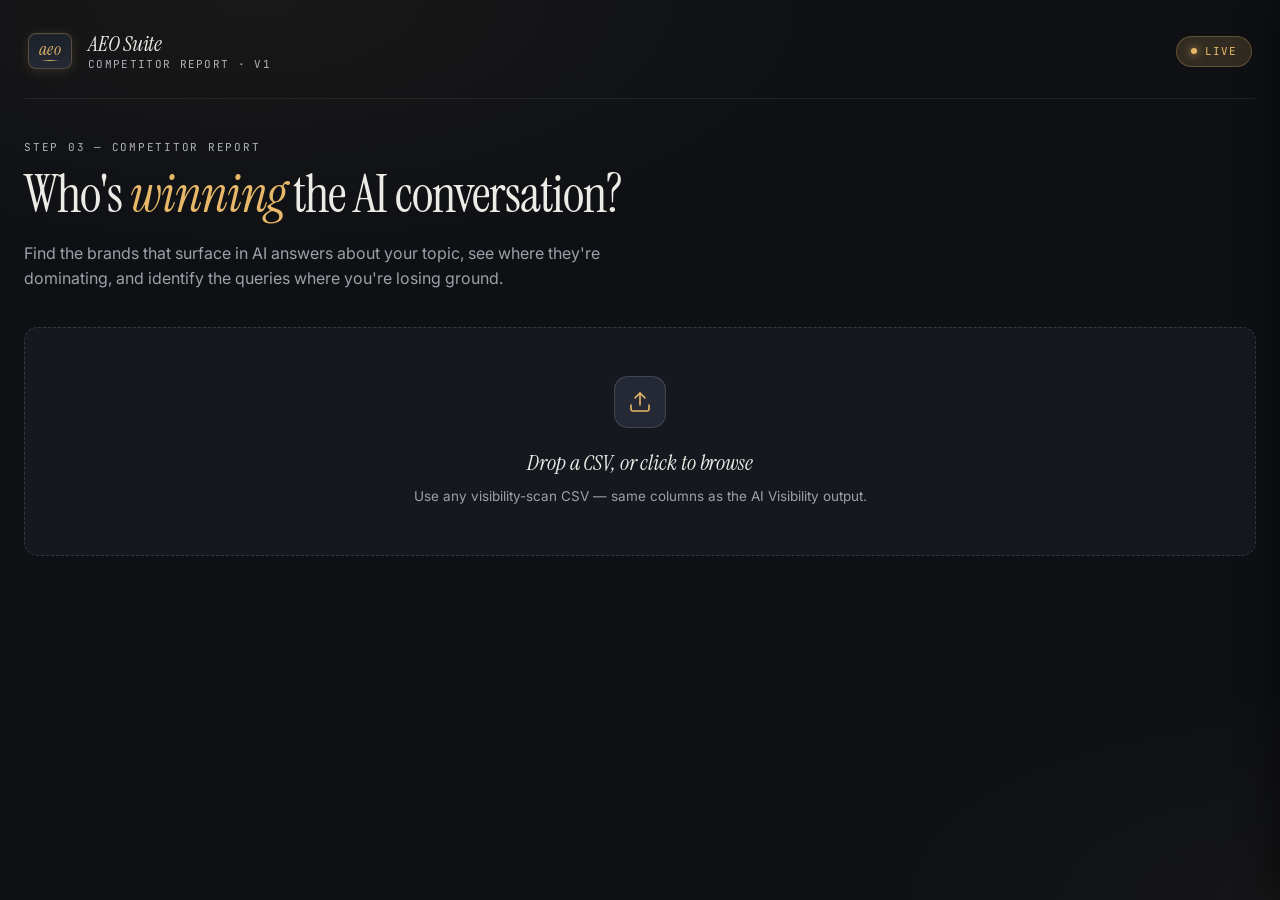
==== commit 8221a465: "add download  button" ====
--- a/competitor-report.html
+++ b/competitor-report.html
@@ -155,6 +155,8 @@
     background: var(--bg-3);
   }
   .btn-export-csv svg { flex-shrink: 0; }
+  /* Info tooltip CSS is in shared/tokens.css (used by all tools) */
+
 
   /* ---------- Headliner cards (3-up) ---------- */
   .headliners {
@@ -931,6 +933,76 @@
     border-radius: var(--radius-sm);
   }
   .filter-note strong { color: var(--ink-mute); font-weight: 500; }
+
+
+  /* ============================================================
+     PDF Export — most CSS lives in shared/tokens.css.
+     Page-specific layout overrides for print only below.
+     ============================================================ */
+  @media print {
+    /* Headliners — keep 3-up in print */
+    .headliners {
+      display: grid !important;
+      grid-template-columns: 1fr 1fr 1fr !important;
+      gap: 10px !important;
+    }
+
+    /* Leaderboard — force the 6-col grid back. The mobile media query
+       fires in print because page width is narrow. */
+    .lb-row {
+      display: grid !important;
+      grid-template-columns: 28px minmax(150px, 1.3fr) 1fr 64px 110px 100px !important;
+      gap: 12px !important;
+      align-items: center !important;
+    }
+    .lb-row > *:nth-child(n+3) {
+      grid-column: auto !important;
+      padding-top: 0 !important;
+    }
+    .lb-row .lb-platforms { justify-content: flex-end !important; }
+    .lb-row .lb-co, .lb-row .lb-pos { text-align: center !important; }
+
+    /* Head-to-head matrix — on screen, columns are 72px fixed with
+       horizontal scroll on overflow. In print there's no scrolling, so
+       wide tables get clipped at the page edge. Shrink columns to fit
+       the printable width. */
+    .h2h-wrap {
+      overflow: visible !important;
+      margin: 0 !important;
+      padding: 0 !important;
+    }
+    .h2h {
+      min-width: 0 !important;
+      width: 100% !important;
+    }
+    .h2h-row {
+      display: grid !important;
+      grid-template-columns: minmax(140px, 1.6fr) repeat(var(--comp-count, 5), minmax(46px, 1fr)) !important;
+      gap: 3px !important;
+    }
+    .h2h-q {
+      font-size: 11px !important;
+      padding: 6px 10px !important;
+      min-height: 36px !important;
+    }
+    .h2h-cell {
+      font-size: 11px !important;
+      min-height: 36px !important;
+      padding: 4px !important;
+    }
+    .h2h-head .h2h-cell {
+      font-size: 9.5px !important;
+      padding: 4px 2px !important;
+    }
+
+    /* Platform Dominance — 3-up if room */
+    .pd-grid {
+      grid-template-columns: repeat(auto-fit, minmax(220px, 1fr)) !important;
+    }
+  }
+
+
+
 
   @media (max-width: 880px) {
     .headliners { grid-template-columns: 1fr; }
@@ -983,11 +1055,97 @@
     </div>
   </section>
 
+  <!-- Cover page — only shown in PDF mode when customized -->
+  <div class="pdf-cover" id="pdfCover">
+    <div class="pdf-cover-inner">
+      <div class="cover-prepared">Competitor Report · Prepared for</div>
+      <div class="cover-client" id="pdfCoverClient"></div>
+      <div class="cover-intro" id="pdfCoverIntro"></div>
+    </div>
+  </div>
+
   <section id="reportRoot"></section>
 
+  <!-- Floating "Prepare PDF Export" trigger -->
+  <button class="pdf-trigger hidden" id="pdfTriggerBtn" type="button" title="Prepare and export this report as a PDF">
+    <svg viewBox="0 0 24 24" fill="none" stroke="currentColor" stroke-width="2.5" stroke-linecap="round" stroke-linejoin="round">
+      <path d="M14 2H6a2 2 0 0 0-2 2v16a2 2 0 0 0 2 2h12a2 2 0 0 0 2-2V8z"/>
+      <polyline points="14 2 14 8 20 8"/>
+      <line x1="12" y1="18" x2="12" y2="12"/>
+      <polyline points="9 15 12 12 15 15"/>
+    </svg>
+    Prepare PDF
+  </button>
+
+  <!-- Customization side panel + backdrop -->
+  <div class="pdf-panel-backdrop" id="pdfPanelBackdrop"></div>
+  <aside class="pdf-panel" id="pdfPanel" aria-hidden="true">
+    <div class="pdf-panel-header">
+      <div>
+        <div class="ttl">Prepare PDF Export</div>
+        <div class="sub">Customize before downloading</div>
+      </div>
+      <button class="pdf-panel-close" id="pdfPanelClose" type="button" aria-label="Close">
+        <svg viewBox="0 0 24 24" fill="none" stroke="currentColor" stroke-width="2" width="16" height="16">
+          <line x1="18" y1="6" x2="6" y2="18"/>
+          <line x1="6" y1="6" x2="18" y2="18"/>
+        </svg>
+      </button>
+    </div>
+    <div class="pdf-panel-body">
+
+      <div class="pdf-panel-section">
+        <div class="sec-label">Client name</div>
+        <input type="text" id="pdfClientName" placeholder="e.g., Acme Inc." />
+      </div>
+
+      <div class="pdf-panel-section">
+        <div class="sec-label">Custom intro (optional)</div>
+        <textarea id="pdfIntro" placeholder="A brief note that appears on the cover page above the report. Useful for context, scope, or framing."></textarea>
+      </div>
+
+      <div class="pdf-panel-section">
+        <div class="sec-label">Sections to include</div>
+        <div class="pdf-toggle-list" id="pdfToggleList">
+          <label class="pdf-toggle"><input type="checkbox" data-target="headliners" checked /> <span class="label">Headliner cards</span></label>
+          <label class="pdf-toggle"><input type="checkbox" data-target="aiSummarySlot" checked /> <span class="label">AI Summary</span></label>
+          <label class="pdf-toggle"><input type="checkbox" data-target="messagingSlot" checked /> <span class="label">Messaging Differentiators</span></label>
+          <label class="pdf-toggle"><input type="checkbox" data-target="leaderboard" checked /> <span class="label">Competitor Leaderboard</span></label>
+          <label class="pdf-toggle"><input type="checkbox" data-target="h2h" checked /> <span class="label">Head-to-Head matrix</span></label>
+          <label class="pdf-toggle"><input type="checkbox" data-target="platformDominance" checked /> <span class="label">Platform Dominance</span></label>
+          <label class="pdf-toggle"><input type="checkbox" data-target="deepDive" checked /> <span class="label">Per-Competitor Deep Dive</span></label>
+        </div>
+      </div>
+
+      <div class="pdf-actions">
+        <button class="pdf-btn-primary" id="pdfGenerateBtn" type="button">
+          <svg viewBox="0 0 24 24" fill="none" stroke="currentColor" stroke-width="2.5" width="14" height="14">
+            <path d="M21 15v4a2 2 0 0 1-2 2H5a2 2 0 0 1-2-2v-4"/>
+            <polyline points="7 10 12 15 17 10"/>
+            <line x1="12" y1="15" x2="12" y2="3"/>
+          </svg>
+          Generate PDF
+        </button>
+        <button class="pdf-btn-secondary" id="pdfPreviewBtn" type="button">Preview</button>
+      </div>
+
+      <div class="pdf-hint">
+        <strong>How to get a clean PDF:</strong><br>
+        1. Click <strong>Generate PDF</strong> — your browser's print dialog opens.<br>
+        2. Set <strong>Destination</strong> to "Save as PDF".<br>
+        3. Open <strong>More settings</strong> and <strong>uncheck "Headers and footers"</strong> — this removes the URL, date, and page-number lines.<br>
+        4. Set <strong>Background graphics</strong> to <strong>on</strong> so the dark theme renders correctly.<br>
+        5. Set <strong>Margins</strong> to "Default" or "Minimum" for best fit.<br>
+        6. Click <strong>Save</strong>.
+      </div>
+
+    </div>
+  </aside>
+
 </div>
 
 <script src="shared/state.js"></script>
+<script src="shared/pdf-export.js"></script>
 <script>
   // ============================================================
   // Config
@@ -1234,10 +1392,14 @@
     competitors.forEach(c => {
       let withYou = 0;
       c.rows.forEach(row => {
+        // IMPORTANT: We check only rawOutput and mentions — NOT the
+        // Competitor Analysis text. That field is per-query strategic
+        // commentary that always names the target brand by construction
+        // (it's an analysis *about* the brand). Including it would falsely
+        // count the brand as appearing in every row.
         const hay = (
           fieldVal(row, fields.rawOutput) + ' ' +
-          fields.mentions.map(k => fieldVal(row, k)).join(' ') + ' ' +
-          fieldVal(row, fields.competitorAnalysis)
+          fields.mentions.map(k => fieldVal(row, k)).join(' ')
         ).toLowerCase();
         if (hay.includes(targetBrandLower)) withYou += 1;
       });
@@ -1374,10 +1536,12 @@
       const youQueriesSet = new Set();
       const youPlatformsSet = new Set();
       rows.forEach(row => {
+        // Same haystack as computeCoOccurrence — only the actual AI
+        // response (rawOutput + mentions), not the Competitor Analysis
+        // commentary that always names the brand.
         const hay = (
           fieldVal(row, state.fields.rawOutput) + ' ' +
-          state.fields.mentions.map(k => fieldVal(row, k)).join(' ') + ' ' +
-          fieldVal(row, state.fields.competitorAnalysis)
+          state.fields.mentions.map(k => fieldVal(row, k)).join(' ')
         ).toLowerCase();
         if (hay.includes(state.targetBrandLower)) {
           youCount += 1;
@@ -1439,8 +1603,7 @@
       rows.forEach(r => {
         const hay = (
           fieldVal(r, state.fields.rawOutput) + ' ' +
-          state.fields.mentions.map(k => fieldVal(r, k)).join(' ') + ' ' +
-          fieldVal(r, state.fields.competitorAnalysis)
+          state.fields.mentions.map(k => fieldVal(r, k)).join(' ')
         ).toLowerCase();
         if (!hay.includes(state.targetBrandLower)) return;
         const p = parseScore(fieldVal(r, state.fields.brandPositions));
@@ -1578,17 +1741,17 @@
               Mentioned in <strong>${c.count}</strong> ${c.count === 1 ? 'response' : 'responses'} · ${c.queries.size} of ${allQueries.length} ${allQueries.length === 1 ? 'query' : 'queries'}
               ${posPart}
               ${c.shareOfTheirs > 0
-                ? `<br/>You appear in <strong>${c.shareOfTheirs}%</strong> of their responses`
-                : '<br/>You never appear in their responses'}
+                ? `<br/>You also appear in <strong>${c.shareOfTheirs}%</strong> of responses that mention them`
+                : '<br/>You never appear in responses that mention them'}
             </div>
           </div>`;
       };
 
       html += `
-        <div class="headliners">
-          ${renderHL(dominant, 'threat', '★ Dominant Threat')}
-          ${adjacent ? renderHL(adjacent, 'adjacent', '◐ Close Second') : `<div class="headliner"><div class="h-tag">— No close second</div><div class="h-name" style="opacity:0.5;">—</div><div class="h-stat">Only one significant competitor.</div></div>`}
-          ${rising ? renderHL(rising, 'rising', '↗ Wide Coverage') : `<div class="headliner"><div class="h-tag">— No wide-coverage competitor</div><div class="h-name" style="opacity:0.5;">—</div><div class="h-stat">No competitor has unusually broad query reach.</div></div>`}
+        <div class="headliners" id="headliners">
+          ${renderHL(dominant, 'threat', `★ Dominant Threat ${infoTip('The single most-mentioned competitor in this scan. They are winning the most AI airspace right now.', { below: true })}`)}
+          ${adjacent ? renderHL(adjacent, 'adjacent', `◐ Close Second ${infoTip('The second-most-mentioned competitor. The runner-up — usually still a real threat.', { below: true })}`) : `<div class="headliner"><div class="h-tag">— No close second</div><div class="h-name" style="opacity:0.5;">—</div><div class="h-stat">Only one significant competitor.</div></div>`}
+          ${rising ? renderHL(rising, 'rising', `↗ Wide Coverage ${infoTip('A competitor that shows up across many different queries even when their total mention count is not the highest. They have unusually broad reach, which can be sneaky.', { below: true })}`) : `<div class="headliner"><div class="h-tag">— No wide-coverage competitor</div><div class="h-name" style="opacity:0.5;">—</div><div class="h-stat">No competitor has unusually broad query reach.</div></div>`}
         </div>`;
     }
 
@@ -1646,9 +1809,9 @@
     ].sort((a, b) => b.count - a.count);
 
     html += `
-      <div class="panel">
+      <div class="panel" id="leaderboard">
         <div class="panel-label panel-label-with-action">
-          <span>Competitor Leaderboard</span>
+          <span>Competitor Leaderboard ${infoTip('Ranked list of every competitor (and you). Shows mention count, queries covered, average rank when cited, and two co-occurrence rates: how often you both appear in the same AI response, from each perspective.')}</span>
           <button class="btn btn-ghost btn-export-csv" id="exportLbCsvBtn" type="button" title="Download competitor data as CSV">
             <svg viewBox="0 0 24 24" fill="none" stroke="currentColor" stroke-width="2" stroke-linecap="round" stroke-linejoin="round" style="width:14px; height:14px;">
               <path d="M21 15v4a2 2 0 0 1-2 2H5a2 2 0 0 1-2-2v-4"/>
@@ -1671,8 +1834,8 @@
             const coCell = c.isYou
               ? `<div class="lb-co" style="opacity: 0.4;">—</div>`
               : `<div class="lb-co">
-                  <div class="co-row"><strong>${c.shareOfTheirs}%</strong><span class="co-label" title="Of responses that mentioned this competitor, what % also mentioned you">You in theirs</span></div>
-                  <div class="co-row"><strong>${c.shareOfYours}%</strong><span class="co-label" title="Of responses that mentioned you, what % also mentioned this competitor">Them in yours</span></div>
+                  <div class="co-row"><strong>${c.shareOfTheirs}%</strong><span class="co-label" title="Of AI responses that mentioned this competitor, what % also mentioned you">You also named</span></div>
+                  <div class="co-row"><strong>${c.shareOfYours}%</strong><span class="co-label" title="Of AI responses that mentioned you, what % also mentioned this competitor">They also named</span></div>
                 </div>`;
             return `
               <div class="lb-row ${c.isYou ? 'you' : ''}">
@@ -1712,8 +1875,8 @@
       ];
 
       html += `
-        <div class="panel">
-          <div class="panel-label">Head-to-Head · Query Coverage</div>
+        <div class="panel" id="h2h">
+          <div class="panel-label">Head-to-Head · Query Coverage ${infoTip('Grid of queries vs top competitors and you. A check mark means that brand appeared in an AI response for that query. Quickly spot which specific queries you are missing.')}</div>
           <div class="h2h-wrap">
             <div class="h2h">
               <div class="h2h-row h2h-head" style="--comp-count: ${matrixCompsForHeader.length};">
@@ -1771,8 +1934,7 @@
           if (normalizePlatform(fieldVal(row, state.fields.platform)) !== p) return;
           const hay = (
             fieldVal(row, state.fields.rawOutput) + ' ' +
-            state.fields.mentions.map(k => fieldVal(row, k)).join(' ') + ' ' +
-            fieldVal(row, state.fields.competitorAnalysis)
+            state.fields.mentions.map(k => fieldVal(row, k)).join(' ')
           ).toLowerCase();
           if (hay.includes(state.targetBrandLower)) youOnPlatform += 1;
         });
@@ -1785,8 +1947,8 @@
       });
 
       html += `
-        <div class="panel">
-          <div class="panel-label">Platform Dominance</div>
+        <div class="panel" id="platformDominance">
+          <div class="panel-label">Platform Dominance ${infoTip('Which brands win which AI engine. Each card shows top mentions on GPT, Perplexity, or AI Mode separately, with a strategic callout showing where you lead, where you are close, and where you are losing.')}</div>
           <div class="pd-grid">
             ${perPlatform.map(p => {
               // Find the leader (top mention count on this platform)
@@ -1849,8 +2011,8 @@
 
     // ---------- Per-Competitor Deep Dive (collapsible) ----------
     html += `
-      <div class="panel">
-        <div class="panel-label">Per-Competitor Deep Dive</div>
+      <div class="panel" id="deepDive">
+        <div class="panel-label">Per-Competitor Deep Dive ${infoTip('Expandable card for each competitor. Click any card to see how AI describes them, which queries they appear in (gold-tagged ones are queries you also appear in), and which platforms they show up on.')}</div>
         <div class="dd-list">
           ${comps.map((c, i) => {
             const platforms = Array.from(c.platforms).map(p => {
@@ -1885,11 +2047,11 @@
                     <div class="co-grid">
                       <div class="co-tile">
                         <div class="co-tile-v">${c.shareOfTheirs}%</div>
-                        <div class="co-tile-k">Of their responses also mention you</div>
+                        <div class="co-tile-k">Of AI responses mentioning them, you're also named</div>
                       </div>
                       <div class="co-tile">
                         <div class="co-tile-v">${c.shareOfYours}%</div>
-                        <div class="co-tile-k">Of your responses also mention them</div>
+                        <div class="co-tile-k">Of AI responses mentioning you, they're also named</div>
                       </div>
                     </div>
                   </div>
@@ -2003,7 +2165,19 @@
         URL.revokeObjectURL(blobUrl);
       });
     }
-  }
+
+    // Show the floating "Prepare PDF" trigger once the report is rendered,
+    // and pre-fill the client name with the target brand for convenience.
+    PdfExport.showTrigger();
+    PdfExport.prefillClientName(state.targetBrand);
+  }
+
+  // ============================================================
+  // PDF Export — wired through shared/pdf-export.js
+  // ============================================================
+  // Boot the PDF panel once. The trigger button stays hidden until
+  // a report is rendered (attachHandlers calls PdfExport.showTrigger).
+  PdfExport.init();
 
   // ============================================================
   // AI Summary
@@ -2089,7 +2263,7 @@
     return `
       <div class="ai-summary ${isLoading ? 'loading' : ''} ${isError ? 'error' : ''}" id="aiSummaryPanel">
         <div class="summary-header">
-          <div class="summary-label">AI Summary</div>
+          <div class="summary-label">AI Summary ${infoTip('A strategic narrative written by AI from your scan data. Surfaces the top finding, biggest opportunity, biggest risk, and three specific recommendations. Regenerate to get a fresh take.', { below: true })}</div>
           <div class="summary-meta">
             ${generatedAt ? `Generated ${escapeHtml(generatedAt)}` : ''}
             ${SUMMARY_WEBHOOK ? '<button class="regen-btn" id="regenSummaryBtn" type="button">Regenerate</button>' : ''}
@@ -2263,7 +2437,7 @@
     return `
       <div class="msg-panel ${isLoading ? 'loading' : ''} ${isError ? 'error' : ''}" id="messagingPanel">
         <div class="msg-header">
-          <div class="msg-label">Messaging Differentiators</div>
+          <div class="msg-label">Messaging Differentiators ${infoTip('Strategic angles your competitors are "owning" in AI responses, with suggested counter-positioning for you. Each pattern shows the framing the AI keeps using for that brand, plus how you could differentiate.', { below: true })}</div>
           <div class="msg-meta">
             ${generatedAt ? `Generated ${escapeHtml(generatedAt)}` : ''}
             ${MESSAGING_WEBHOOK ? '<button class="regen-btn" id="regenMessagingBtn" type="button">Regenerate</button>' : ''}
@@ -2341,8 +2515,15 @@
       .replace(/'/g, '&#039;');
   }
 
+  // Renders a small (?) info icon with a tooltip on hover. Used to explain
+  // what each panel is in plain English.
+  function infoTip(text, opts = {}) {
+    const below = opts.below ? 'tip-below' : '';
+    return `<span class="info-tip ${below}" data-tip="${escapeHtml(text)}" aria-label="${escapeHtml(text)}">?</span>`;
+  }
+
   // Boot
   init();
 </script>
 </body>
-</html>
+</html>
--- a/shared/tokens.css
+++ b/shared/tokens.css
@@ -3,15 +3,15 @@
    Linked by every tool. Edit here to change the look globally.
    ============================================================ */
 
-@import url('https://fonts.googleapis.com/css2?family=Instrument+Serif:ital@0;1&family=Inter:wght@400;500;600;700&family=JetBrains+Mono:wght@400;500&display=swap');
+@import url("https://fonts.googleapis.com/css2?family=Instrument+Serif:ital@0;1&family=Inter:wght@400;500;600;700&family=JetBrains+Mono:wght@400;500&display=swap");
 
 :root {
   /* Base — warm charcoal */
-  --bg-0:        #0E1014;
-  --bg-1:        #15181F;
-  --bg-2:        #1C2029;
-  --bg-3:        #242935;
-  --line:        rgba(255, 255, 255, 0.07);
+  --bg-0: #0e1014;
+  --bg-1: #15181f;
+  --bg-2: #1c2029;
+  --bg-3: #242935;
+  --line: rgba(255, 255, 255, 0.07);
   --line-strong: rgba(255, 255, 255, 0.14);
 
   /* Type colors
@@ -21,36 +21,45 @@
        --ink-faint  tertiary mono labels at smaller sizes       ~6.5:1   (intentionally
                                                                           stronger because
                                                                           the type is smaller) */
-  --ink:         #ECEBE6;
-  --ink-mute:    #9DA0A8;
-  --ink-faint:   #B0B2BA;
+  --ink: #ecebe6;
+  --ink-mute: #9da0a8;
+  --ink-faint: #b0b2ba;
 
   /* Accent — refined amber/gold */
-  --accent:      #E8B86A;
-  --accent-hi:   #F5D08C;
-  --accent-lo:   #B8884A;
+  --accent: #e8b86a;
+  --accent-hi: #f5d08c;
+  --accent-lo: #b8884a;
   --accent-glow: rgba(232, 184, 106, 0.16);
   --accent-line: rgba(232, 184, 106, 0.28);
 
   /* Semantic */
-  --ok:          #7FBF8C;
-  --warn:        #E8B86A;
-  --bad:         #D97A6F;
+  --ok: #7fbf8c;
+  --warn: #e8b86a;
+  --bad: #d97a6f;
 
   /* Typography */
-  --serif:  'Instrument Serif', 'Times New Roman', serif;
-  --sans:   'Inter', -apple-system, BlinkMacSystemFont, sans-serif;
-  --mono:   'JetBrains Mono', 'SF Mono', Menlo, monospace;
+  --serif: "Instrument Serif", "Times New Roman", serif;
+  --sans: "Inter", -apple-system, BlinkMacSystemFont, sans-serif;
+  --mono: "JetBrains Mono", "SF Mono", Menlo, monospace;
 
   /* Radii */
-  --radius:    14px;
+  --radius: 14px;
   --radius-sm: 8px;
   --radius-lg: 20px;
 }
 
 /* ---------- Resets ---------- */
-*, *::before, *::after { box-sizing: border-box; margin: 0; padding: 0; }
-html, body { background: var(--bg-0); }
+*,
+*::before,
+*::after {
+  box-sizing: border-box;
+  margin: 0;
+  padding: 0;
+}
+html,
+body {
+  background: var(--bg-0);
+}
 
 body {
   font-family: var(--sans);
@@ -60,19 +69,36 @@
   min-height: 100vh;
   padding: 32px 24px 64px;
   background-image:
-    radial-gradient(ellipse 80% 50% at 20% 0%, rgba(232, 184, 106, 0.05) 0%, transparent 60%),
-    radial-gradient(ellipse 60% 40% at 100% 100%, rgba(232, 184, 106, 0.03) 0%, transparent 60%);
+    radial-gradient(
+      ellipse 80% 50% at 20% 0%,
+      rgba(232, 184, 106, 0.05) 0%,
+      transparent 60%
+    ),
+    radial-gradient(
+      ellipse 60% 40% at 100% 100%,
+      rgba(232, 184, 106, 0.03) 0%,
+      transparent 60%
+    );
   background-attachment: fixed;
 }
 
-a { color: inherit; }
-button { font: inherit; color: inherit; cursor: pointer; }
+a {
+  color: inherit;
+}
+button {
+  font: inherit;
+  color: inherit;
+  cursor: pointer;
+}
 
 /* ============================================================
    Shared layout primitives
    ============================================================ */
 
-.shell { max-width: 1320px; margin: 0 auto; }
+.shell {
+  max-width: 1320px;
+  margin: 0 auto;
+}
 
 /* ---------- Top bar ---------- */
 .topbar {
@@ -85,7 +111,8 @@
 }
 
 .brand-mark {
-  width: 44px; height: 36px;
+  width: 44px;
+  height: 36px;
   border-radius: 8px;
   background: linear-gradient(180deg, var(--bg-2) 0%, var(--bg-3) 100%);
   border: 1px solid var(--accent-line);
@@ -102,15 +129,19 @@
   line-height: 1;
   text-decoration: none;
   position: relative;
-  box-shadow: 0 2px 12px var(--accent-glow), inset 0 1px 0 rgba(255,255,255,0.04);
-  transition: border-color 0.2s, transform 0.2s;
+  box-shadow:
+    0 2px 12px var(--accent-glow),
+    inset 0 1px 0 rgba(255, 255, 255, 0.04);
+  transition:
+    border-color 0.2s,
+    transform 0.2s;
 }
 .brand-mark:hover {
   border-color: var(--accent);
   transform: translateY(-1px);
 }
 .brand-mark::after {
-  content: '';
+  content: "";
   position: absolute;
   bottom: 7px;
   left: 50%;
@@ -124,7 +155,11 @@
   transform: translateY(-2px);
 }
 
-.brand-text { display: flex; flex-direction: column; line-height: 1.1; }
+.brand-text {
+  display: flex;
+  flex-direction: column;
+  line-height: 1.1;
+}
 .brand-text .product {
   font-family: var(--serif);
   font-size: 22px;
@@ -140,7 +175,9 @@
   margin-top: 2px;
 }
 
-.topbar-spacer { flex: 1; }
+.topbar-spacer {
+  flex: 1;
+}
 
 .status-pill {
   display: inline-flex;
@@ -156,20 +193,31 @@
   letter-spacing: 0.08em;
 }
 .status-pill::before {
-  content: '';
-  width: 6px; height: 6px;
+  content: "";
+  width: 6px;
+  height: 6px;
   border-radius: 50%;
   background: var(--accent);
   box-shadow: 0 0 8px var(--accent);
   animation: aeo-breathe 2.4s ease-in-out infinite;
 }
 @keyframes aeo-breathe {
-  0%, 100% { opacity: 1; transform: scale(1); }
-  50%      { opacity: 0.45; transform: scale(0.85); }
+  0%,
+  100% {
+    opacity: 1;
+    transform: scale(1);
+  }
+  50% {
+    opacity: 0.45;
+    transform: scale(0.85);
+  }
 }
 
 /* ---------- Hero ---------- */
-.hero { margin-bottom: 36px; max-width: 720px; }
+.hero {
+  margin-bottom: 36px;
+  max-width: 720px;
+}
 .hero .eyebrow {
   font-family: var(--mono);
   font-size: 11px;
@@ -186,7 +234,10 @@
   letter-spacing: -0.02em;
   color: var(--ink);
 }
-.hero h1 em { font-style: italic; color: var(--accent); }
+.hero h1 em {
+  font-style: italic;
+  color: var(--accent);
+}
 .hero p {
   margin-top: 18px;
   color: var(--ink-mute);
@@ -214,10 +265,17 @@
   font-weight: 600;
   border: 1px solid transparent;
   cursor: pointer;
-  transition: transform 0.12s, box-shadow 0.18s, background 0.18s, border-color 0.18s;
+  transition:
+    transform 0.12s,
+    box-shadow 0.18s,
+    background 0.18s,
+    border-color 0.18s;
   white-space: nowrap;
 }
-.btn:disabled { opacity: 0.5; cursor: not-allowed; }
+.btn:disabled {
+  opacity: 0.5;
+  cursor: not-allowed;
+}
 
 .btn-primary {
   background: var(--accent);
@@ -240,22 +298,37 @@
   color: var(--accent);
 }
 
-.btn .arrow { display: inline-block; transition: transform 0.15s; }
-.btn:hover:not(:disabled) .arrow { transform: translateX(3px); }
-
-.btn.loading { pointer-events: none; }
+.btn .arrow {
+  display: inline-block;
+  transition: transform 0.15s;
+}
+.btn:hover:not(:disabled) .arrow {
+  transform: translateX(3px);
+}
+
+.btn.loading {
+  pointer-events: none;
+}
 .btn.loading::after {
-  content: '';
-  width: 14px; height: 14px;
+  content: "";
+  width: 14px;
+  height: 14px;
   border-radius: 50%;
   border: 2px solid currentColor;
   border-right-color: transparent;
   animation: aeo-spin 0.7s linear infinite;
 }
-@keyframes aeo-spin { to { transform: rotate(360deg); } }
+@keyframes aeo-spin {
+  to {
+    transform: rotate(360deg);
+  }
+}
 
 /* ---------- Form fields ---------- */
-.field { display: flex; flex-direction: column; }
+.field {
+  display: flex;
+  flex-direction: column;
+}
 .field label {
   font-family: var(--mono);
   font-size: 11px;
@@ -268,8 +341,9 @@
   gap: 8px;
 }
 .field label::before {
-  content: '';
-  width: 4px; height: 4px;
+  content: "";
+  width: 4px;
+  height: 4px;
   background: var(--accent);
   border-radius: 50%;
 }
@@ -283,10 +357,15 @@
   color: var(--ink);
   font-family: var(--sans);
   font-size: 14.5px;
-  transition: border-color 0.15s, box-shadow 0.15s, background 0.15s;
+  transition:
+    border-color 0.15s,
+    box-shadow 0.15s,
+    background 0.15s;
 }
 .field input::placeholder,
-.field textarea::placeholder { color: var(--ink-faint); }
+.field textarea::placeholder {
+  color: var(--ink-faint);
+}
 .field input:focus,
 .field textarea:focus {
   outline: none;
@@ -294,8 +373,15 @@
   background: var(--bg-1);
   box-shadow: 0 0 0 3px var(--accent-glow);
 }
-.field textarea { resize: vertical; min-height: 90px; }
-.field .hint { font-size: 12px; color: var(--ink-faint); margin-top: 8px; }
+.field textarea {
+  resize: vertical;
+  min-height: 90px;
+}
+.field .hint {
+  font-size: 12px;
+  color: var(--ink-faint);
+  margin-top: 8px;
+}
 
 /* ---------- Status banners ---------- */
 .status {
@@ -306,11 +392,29 @@
   font-size: 14px;
   display: none;
 }
-.status.show { display: block; }
-.status.info    { background: rgba(255,255,255,0.03); color: var(--ink-mute); border-color: var(--line-strong); }
-.status.loading { background: var(--accent-glow);     color: var(--accent-hi); border-color: var(--accent); }
-.status.success { background: rgba(127,191,140,0.07); color: var(--ok);        border-color: var(--ok); }
-.status.error   { background: rgba(217,122,111,0.07); color: var(--bad);       border-color: var(--bad); }
+.status.show {
+  display: block;
+}
+.status.info {
+  background: rgba(255, 255, 255, 0.03);
+  color: var(--ink-mute);
+  border-color: var(--line-strong);
+}
+.status.loading {
+  background: var(--accent-glow);
+  color: var(--accent-hi);
+  border-color: var(--accent);
+}
+.status.success {
+  background: rgba(127, 191, 140, 0.07);
+  color: var(--ok);
+  border-color: var(--ok);
+}
+.status.error {
+  background: rgba(217, 122, 111, 0.07);
+  color: var(--bad);
+  border-color: var(--bad);
+}
 
 /* ---------- Section heading ---------- */
 .section-head {
@@ -328,7 +432,9 @@
   font-size: 30px;
   letter-spacing: -0.01em;
 }
-.section-head h2 em { color: var(--accent); }
+.section-head h2 em {
+  color: var(--accent);
+}
 
 /* ---------- Drop zone (used on report pages for CSV upload) ---------- */
 .drop-zone {
@@ -341,7 +447,9 @@
   border: 1.5px dashed var(--line-strong);
   border-radius: var(--radius);
   background: var(--bg-1);
-  transition: border-color 0.2s, background 0.2s;
+  transition:
+    border-color 0.2s,
+    background 0.2s;
   cursor: pointer;
 }
 .drop-zone:hover,
@@ -350,15 +458,20 @@
   background: var(--accent-glow);
 }
 .drop-zone .dz-icon {
-  width: 52px; height: 52px;
+  width: 52px;
+  height: 52px;
   border-radius: 14px;
   background: var(--bg-3);
   border: 1px solid var(--line-strong);
-  display: grid; place-items: center;
+  display: grid;
+  place-items: center;
   color: var(--accent);
   margin-bottom: 18px;
 }
-.drop-zone .dz-icon svg { width: 24px; height: 24px; }
+.drop-zone .dz-icon svg {
+  width: 24px;
+  height: 24px;
+}
 .drop-zone .dz-title {
   font-family: var(--serif);
   font-style: italic;
@@ -366,8 +479,13 @@
   letter-spacing: -0.005em;
   margin-bottom: 6px;
 }
-.drop-zone .dz-sub { color: var(--ink-mute); font-size: 13.5px; }
-.drop-zone input[type="file"] { display: none; }
+.drop-zone .dz-sub {
+  color: var(--ink-mute);
+  font-size: 13.5px;
+}
+.drop-zone input[type="file"] {
+  display: none;
+}
 
 /* ---------- Continue-from-previous panel ---------- */
 .continue-panel {
@@ -381,15 +499,22 @@
   margin-bottom: 18px;
 }
 .continue-panel .cp-icon {
-  width: 36px; height: 36px;
+  width: 36px;
+  height: 36px;
   border-radius: 9px;
   background: var(--accent);
   color: var(--bg-0);
-  display: grid; place-items: center;
+  display: grid;
+  place-items: center;
   flex-shrink: 0;
 }
-.continue-panel .cp-icon svg { width: 18px; height: 18px; }
-.continue-panel .cp-text { flex: 1; }
+.continue-panel .cp-icon svg {
+  width: 18px;
+  height: 18px;
+}
+.continue-panel .cp-text {
+  flex: 1;
+}
 .continue-panel .cp-title {
   font-family: var(--serif);
   font-style: italic;
@@ -417,7 +542,7 @@
 }
 .or-divider::before,
 .or-divider::after {
-  content: '';
+  content: "";
   flex: 1;
   height: 1px;
   background: var(--line);
@@ -425,215 +550,859 @@
 
 /* ---------- Responsive ---------- */
 @media (max-width: 880px) {
-  body { padding: 20px 16px 48px; }
-  .topbar { flex-wrap: wrap; }
-  .section-head { flex-direction: column; align-items: flex-start; gap: 8px; }
-  .continue-panel { flex-wrap: wrap; }
-}
-  /* ============================================================
+  body {
+    padding: 20px 16px 48px;
+  }
+  .topbar {
+    flex-wrap: wrap;
+  }
+  .section-head {
+    flex-direction: column;
+    align-items: flex-start;
+    gap: 8px;
+  }
+  .continue-panel {
+    flex-wrap: wrap;
+  }
+}
+/* ============================================================
      AI Summary panel — shown at top of report
      ============================================================ */
-  .ai-summary {
-    background: linear-gradient(180deg, var(--bg-1) 0%, var(--bg-2) 100%);
-    border: 1px solid var(--accent-line);
-    border-radius: var(--radius);
-    padding: 28px 32px;
-    margin-bottom: 20px;
-    position: relative;
-    overflow: hidden;
-  }
-  .ai-summary::before {
-    content: '';
-    position: absolute;
-    top: 0; left: 0; right: 0;
-    height: 1px;
-    background: linear-gradient(90deg, transparent, var(--accent), transparent);
-  }
-  .ai-summary .summary-header {
-    display: flex;
-    align-items: center;
-    justify-content: space-between;
-    gap: 14px;
-    margin-bottom: 22px;
-    flex-wrap: wrap;
-  }
-  .ai-summary .summary-label {
-    font-family: var(--mono);
-    font-size: 11px;
-    color: var(--accent);
-    letter-spacing: 0.14em;
-    text-transform: uppercase;
-    display: flex;
-    align-items: center;
-    gap: 10px;
-    flex-wrap: wrap;
-  }
-  .ai-summary .summary-scope {
-    color: var(--ink-faint);
-    font-weight: 400;
-    letter-spacing: 0.08em;
-    cursor: help;
-  }
-  .ai-summary .summary-label::before {
-    content: '✦';
-    color: var(--accent);
-    font-size: 12px;
-  }
-  .ai-summary .summary-meta {
-    font-family: var(--mono);
-    font-size: 10.5px;
-    color: var(--ink-faint);
-    letter-spacing: 0.08em;
-    text-transform: uppercase;
-    display: flex;
-    align-items: center;
-    gap: 10px;
-  }
-  .ai-summary .regen-btn {
-    background: transparent;
-    border: 1px solid var(--line-strong);
-    color: var(--ink-mute);
-    padding: 5px 12px;
-    border-radius: var(--radius-sm);
-    font-family: var(--mono);
-    font-size: 10.5px;
-    letter-spacing: 0.08em;
-    text-transform: uppercase;
-    cursor: pointer;
-    transition: all 0.15s;
-  }
-  .ai-summary .regen-btn:hover {
-    border-color: var(--accent);
-    color: var(--accent);
-  }
-  .ai-summary .regen-btn:disabled {
-    opacity: 0.5;
-    cursor: not-allowed;
-  }
-
-  .ai-summary .summary-section {
-    margin-bottom: 22px;
-  }
-  .ai-summary .summary-section:last-child {
-    margin-bottom: 0;
-  }
-  .ai-summary .summary-section .sec-label {
-    font-family: var(--mono);
-    font-size: 10.5px;
-    color: var(--ink-faint);
-    letter-spacing: 0.14em;
-    text-transform: uppercase;
-    margin-bottom: 8px;
-    display: flex;
-    align-items: center;
-    gap: 8px;
-  }
-  .ai-summary .summary-section.opp .sec-label { color: var(--ok); }
-  .ai-summary .summary-section.risk .sec-label { color: var(--bad); }
-  .ai-summary .summary-section .sec-label::before {
-    content: '';
-    width: 14px;
-    height: 1px;
-    background: currentColor;
-    opacity: 0.5;
-  }
-  .ai-summary .summary-text {
-    font-family: var(--serif);
-    font-size: 18px;
-    line-height: 1.55;
-    color: var(--ink);
-    font-weight: 300;
-    letter-spacing: -0.005em;
-  }
-  .ai-summary .summary-text em {
-    color: var(--accent);
-    font-style: italic;
-  }
-  .ai-summary .summary-section.top .summary-text {
-    font-size: 21px;
-    font-style: italic;
-    color: var(--ink);
-    line-height: 1.45;
-  }
-  .ai-summary .recommendations {
-    list-style: none;
-    padding: 0;
-    margin: 0;
-    counter-reset: rec-counter;
-  }
-  .ai-summary .recommendations li {
-    position: relative;
-    padding: 10px 0 10px 32px;
-    border-top: 1px solid var(--line);
-    counter-increment: rec-counter;
-    color: var(--ink);
-    font-size: 14.5px;
-    line-height: 1.5;
-  }
-  .ai-summary .recommendations li:first-child {
-    border-top: none;
-  }
-  .ai-summary .recommendations li::before {
-    content: counter(rec-counter, decimal-leading-zero);
-    position: absolute;
-    left: 0;
-    top: 10px;
-    font-family: var(--mono);
-    font-size: 11px;
-    color: var(--accent);
-    letter-spacing: 0.08em;
-  }
-
-  /* Loading state */
-  .ai-summary.loading .summary-content {
-    opacity: 0.35;
-    pointer-events: none;
-  }
-  .ai-summary .summary-loading-overlay {
-    display: none;
-    position: absolute;
-    inset: 0;
-    background: rgba(21, 24, 31, 0.4);
-    backdrop-filter: blur(2px);
-    align-items: center;
-    justify-content: center;
-    z-index: 2;
-  }
-  .ai-summary.loading .summary-loading-overlay {
-    display: flex;
-  }
-  .ai-summary .loading-card-inner {
-    text-align: center;
-  }
-  .ai-summary .spinner-inline {
-    display: inline-block;
-    width: 22px; height: 22px;
-    border: 2px solid var(--line-strong);
-    border-top-color: var(--accent);
-    border-radius: 50%;
-    animation: ai-sum-spin 0.8s linear infinite;
-    margin-bottom: 10px;
-  }
-  @keyframes ai-sum-spin { to { transform: rotate(360deg); } }
-  .ai-summary .loading-text {
-    font-family: var(--mono);
-    font-size: 11px;
-    color: var(--ink-mute);
-    letter-spacing: 0.1em;
-    text-transform: uppercase;
-  }
-
-  /* Error / unavailable state */
-  .ai-summary.error {
-    border-color: var(--line);
-  }
-  .ai-summary .summary-error {
-    padding: 12px 16px;
+.ai-summary {
+  background: linear-gradient(180deg, var(--bg-1) 0%, var(--bg-2) 100%);
+  border: 1px solid var(--accent-line);
+  border-radius: var(--radius);
+  padding: 28px 32px;
+  margin-bottom: 20px;
+  position: relative;
+  overflow: hidden;
+}
+.ai-summary::before {
+  content: "";
+  position: absolute;
+  top: 0;
+  left: 0;
+  right: 0;
+  height: 1px;
+  background: linear-gradient(90deg, transparent, var(--accent), transparent);
+}
+.ai-summary .summary-header {
+  display: flex;
+  align-items: center;
+  justify-content: space-between;
+  gap: 14px;
+  margin-bottom: 22px;
+  flex-wrap: wrap;
+}
+.ai-summary .summary-label {
+  font-family: var(--mono);
+  font-size: 11px;
+  color: var(--accent);
+  letter-spacing: 0.14em;
+  text-transform: uppercase;
+  display: flex;
+  align-items: center;
+  gap: 10px;
+  flex-wrap: wrap;
+}
+.ai-summary .summary-scope {
+  color: var(--ink-faint);
+  font-weight: 400;
+  letter-spacing: 0.08em;
+  cursor: help;
+}
+.ai-summary .summary-label::before {
+  content: "✦";
+  color: var(--accent);
+  font-size: 12px;
+}
+.ai-summary .summary-meta {
+  font-family: var(--mono);
+  font-size: 10.5px;
+  color: var(--ink-faint);
+  letter-spacing: 0.08em;
+  text-transform: uppercase;
+  display: flex;
+  align-items: center;
+  gap: 10px;
+}
+.ai-summary .regen-btn {
+  background: transparent;
+  border: 1px solid var(--line-strong);
+  color: var(--ink-mute);
+  padding: 5px 12px;
+  border-radius: var(--radius-sm);
+  font-family: var(--mono);
+  font-size: 10.5px;
+  letter-spacing: 0.08em;
+  text-transform: uppercase;
+  cursor: pointer;
+  transition: all 0.15s;
+}
+.ai-summary .regen-btn:hover {
+  border-color: var(--accent);
+  color: var(--accent);
+}
+.ai-summary .regen-btn:disabled {
+  opacity: 0.5;
+  cursor: not-allowed;
+}
+
+.ai-summary .summary-section {
+  margin-bottom: 22px;
+}
+.ai-summary .summary-section:last-child {
+  margin-bottom: 0;
+}
+.ai-summary .summary-section .sec-label {
+  font-family: var(--mono);
+  font-size: 10.5px;
+  color: var(--ink-faint);
+  letter-spacing: 0.14em;
+  text-transform: uppercase;
+  margin-bottom: 8px;
+  display: flex;
+  align-items: center;
+  gap: 8px;
+}
+.ai-summary .summary-section.opp .sec-label {
+  color: var(--ok);
+}
+.ai-summary .summary-section.risk .sec-label {
+  color: var(--bad);
+}
+.ai-summary .summary-section .sec-label::before {
+  content: "";
+  width: 14px;
+  height: 1px;
+  background: currentColor;
+  opacity: 0.5;
+}
+.ai-summary .summary-text {
+  font-family: var(--serif);
+  font-size: 18px;
+  line-height: 1.55;
+  color: var(--ink);
+  font-weight: 300;
+  letter-spacing: -0.005em;
+}
+.ai-summary .summary-text em {
+  color: var(--accent);
+  font-style: italic;
+}
+.ai-summary .summary-section.top .summary-text {
+  font-size: 21px;
+  font-style: italic;
+  color: var(--ink);
+  line-height: 1.45;
+}
+.ai-summary .recommendations {
+  list-style: none;
+  padding: 0;
+  margin: 0;
+  counter-reset: rec-counter;
+}
+.ai-summary .recommendations li {
+  position: relative;
+  padding: 10px 0 10px 32px;
+  border-top: 1px solid var(--line);
+  counter-increment: rec-counter;
+  color: var(--ink);
+  font-size: 14.5px;
+  line-height: 1.5;
+}
+.ai-summary .recommendations li:first-child {
+  border-top: none;
+}
+.ai-summary .recommendations li::before {
+  content: counter(rec-counter, decimal-leading-zero);
+  position: absolute;
+  left: 0;
+  top: 10px;
+  font-family: var(--mono);
+  font-size: 11px;
+  color: var(--accent);
+  letter-spacing: 0.08em;
+}
+
+/* Loading state */
+.ai-summary.loading .summary-content {
+  opacity: 0.35;
+  pointer-events: none;
+}
+.ai-summary .summary-loading-overlay {
+  display: none;
+  position: absolute;
+  inset: 0;
+  background: rgba(21, 24, 31, 0.4);
+  backdrop-filter: blur(2px);
+  align-items: center;
+  justify-content: center;
+  z-index: 2;
+}
+.ai-summary.loading .summary-loading-overlay {
+  display: flex;
+}
+.ai-summary .loading-card-inner {
+  text-align: center;
+}
+.ai-summary .spinner-inline {
+  display: inline-block;
+  width: 22px;
+  height: 22px;
+  border: 2px solid var(--line-strong);
+  border-top-color: var(--accent);
+  border-radius: 50%;
+  animation: ai-sum-spin 0.8s linear infinite;
+  margin-bottom: 10px;
+}
+@keyframes ai-sum-spin {
+  to {
+    transform: rotate(360deg);
+  }
+}
+.ai-summary .loading-text {
+  font-family: var(--mono);
+  font-size: 11px;
+  color: var(--ink-mute);
+  letter-spacing: 0.1em;
+  text-transform: uppercase;
+}
+
+/* Error / unavailable state */
+.ai-summary.error {
+  border-color: var(--line);
+}
+.ai-summary .summary-error {
+  padding: 12px 16px;
+  background: var(--bg-0);
+  border: 1px dashed var(--line-strong);
+  border-radius: var(--radius-sm);
+  color: var(--ink-mute);
+  font-size: 13px;
+  text-align: center;
+}
+.ai-summary .summary-error em {
+  color: var(--accent);
+  font-style: italic;
+}
+
+/* ---------- Info tooltip — used to explain what each panel is ---------- */
+.info-tip {
+  display: inline-flex;
+  align-items: center;
+  justify-content: center;
+  width: 16px;
+  height: 16px;
+  border: 1px solid var(--line-strong);
+  border-radius: 50%;
+  color: var(--ink-faint);
+  font-family: var(--mono);
+  font-size: 10px;
+  font-weight: 500;
+  cursor: help;
+  position: relative;
+  flex-shrink: 0;
+  margin-left: 2px;
+  transition:
+    border-color 0.12s,
+    color 0.12s;
+  text-transform: none;
+  letter-spacing: 0;
+}
+.info-tip:hover {
+  border-color: var(--accent);
+  color: var(--accent);
+}
+.info-tip::before {
+  content: attr(data-tip);
+  position: absolute;
+  bottom: calc(100% + 10px);
+  left: 50%;
+  transform: translateX(-50%);
+  padding: 10px 14px;
+  background: var(--bg-3);
+  border: 1px solid var(--line-strong);
+  border-radius: var(--radius-sm);
+  color: var(--ink);
+  font-family: var(--body);
+  font-size: 12.5px;
+  font-weight: 400;
+  line-height: 1.55;
+  letter-spacing: 0;
+  text-transform: none;
+  white-space: normal;
+  width: 280px;
+  text-align: left;
+  opacity: 0;
+  pointer-events: none;
+  transition: opacity 0.15s;
+  z-index: 100;
+  box-shadow: 0 8px 24px rgba(0, 0, 0, 0.4);
+}
+.info-tip::after {
+  content: "";
+  position: absolute;
+  bottom: calc(100% + 4px);
+  left: 50%;
+  transform: translateX(-50%);
+  border: 5px solid transparent;
+  border-top-color: var(--line-strong);
+  opacity: 0;
+  pointer-events: none;
+  transition: opacity 0.15s;
+}
+.info-tip:hover::before,
+.info-tip:hover::after {
+  opacity: 1;
+}
+/* Place tooltip below the icon when it's near the top of the page */
+.info-tip.tip-below::before {
+  bottom: auto;
+  top: calc(100% + 10px);
+}
+.info-tip.tip-below::after {
+  bottom: auto;
+  top: calc(100% + 4px);
+  border-top-color: transparent;
+  border-bottom-color: var(--line-strong);
+}
+/* Special placement for tooltips on AI Summary header — they should
+     drop down instead of going up, because the panel is near the top. */
+.ai-summary .info-tip,
+.msg-panel .info-tip {
+  color: var(--accent);
+  border-color: var(--accent-line);
+}
+
+/* ============================================================
+   PDF Export — shared across all tools
+   Customization panel, preview toolbar, cover, print stylesheet
+   ============================================================ */
+
+/* Floating "Prepare PDF" trigger — bottom-right */
+.pdf-trigger {
+  position: fixed;
+  bottom: 24px;
+  right: 24px;
+  z-index: 50;
+  display: inline-flex;
+  align-items: center;
+  gap: 8px;
+  padding: 12px 18px;
+  background: var(--accent);
+  color: #1a1a1a;
+  border: none;
+  border-radius: 999px;
+  font-family: var(--mono);
+  font-size: 11px;
+  font-weight: 600;
+  letter-spacing: 0.1em;
+  text-transform: uppercase;
+  cursor: pointer;
+  box-shadow:
+    0 6px 24px rgba(0, 0, 0, 0.4),
+    0 2px 8px rgba(232, 184, 106, 0.2);
+  transition:
+    transform 0.15s,
+    box-shadow 0.15s;
+}
+.pdf-trigger:hover {
+  transform: translateY(-2px);
+  box-shadow:
+    0 8px 28px rgba(0, 0, 0, 0.5),
+    0 4px 12px rgba(232, 184, 106, 0.3);
+}
+.pdf-trigger svg {
+  width: 14px;
+  height: 14px;
+}
+.pdf-trigger.hidden {
+  display: none;
+}
+
+/* Preview toolbar — shown during PDF preview */
+.pdf-preview-toolbar {
+  position: fixed;
+  bottom: 24px;
+  left: 50%;
+  transform: translateX(-50%);
+  z-index: 80;
+  display: flex;
+  align-items: center;
+  gap: 10px;
+  padding: 8px 8px 8px 16px;
+  background: var(--bg-2);
+  border: 1px solid var(--accent);
+  border-radius: 999px;
+  box-shadow:
+    0 8px 28px rgba(0, 0, 0, 0.5),
+    0 4px 12px rgba(232, 184, 106, 0.2);
+}
+.pdf-preview-toolbar-label {
+  display: inline-flex;
+  align-items: center;
+  gap: 8px;
+  font-family: var(--mono);
+  font-size: 11px;
+  color: var(--accent);
+  letter-spacing: 0.1em;
+  text-transform: uppercase;
+  padding-right: 4px;
+}
+.pdf-preview-btn-primary,
+.pdf-preview-btn-secondary {
+  display: inline-flex;
+  align-items: center;
+  gap: 6px;
+  padding: 8px 14px;
+  border-radius: 999px;
+  font-family: var(--mono);
+  font-size: 11px;
+  font-weight: 500;
+  letter-spacing: 0.08em;
+  text-transform: uppercase;
+  cursor: pointer;
+  transition: all 0.15s;
+  border: 1px solid;
+}
+.pdf-preview-btn-primary {
+  background: var(--accent);
+  color: #1a1a1a;
+  border-color: var(--accent);
+  font-weight: 600;
+}
+.pdf-preview-btn-primary:hover {
+  opacity: 0.9;
+}
+.pdf-preview-btn-secondary {
+  background: transparent;
+  color: var(--ink-mute);
+  border-color: var(--line-strong);
+}
+.pdf-preview-btn-secondary:hover {
+  border-color: var(--accent);
+  color: var(--accent);
+}
+
+/* Slide-out customization side panel */
+.pdf-panel-backdrop {
+  position: fixed;
+  inset: 0;
+  background: rgba(0, 0, 0, 0.5);
+  backdrop-filter: blur(2px);
+  z-index: 90;
+  opacity: 0;
+  pointer-events: none;
+  transition: opacity 0.2s;
+}
+.pdf-panel-backdrop.open {
+  opacity: 1;
+  pointer-events: auto;
+}
+
+.pdf-panel {
+  position: fixed;
+  top: 0;
+  right: 0;
+  bottom: 0;
+  width: min(420px, 100vw);
+  background: var(--bg-1);
+  border-left: 1px solid var(--line-strong);
+  z-index: 91;
+  overflow-y: auto;
+  transform: translateX(100%);
+  transition: transform 0.25s cubic-bezier(0.4, 0, 0.2, 1);
+  box-shadow: -8px 0 32px rgba(0, 0, 0, 0.4);
+}
+.pdf-panel.open {
+  transform: translateX(0);
+}
+.pdf-panel-header {
+  padding: 24px 28px 16px;
+  border-bottom: 1px solid var(--line);
+  display: flex;
+  justify-content: space-between;
+  align-items: flex-start;
+  gap: 12px;
+}
+.pdf-panel-header .ttl {
+  font-family: var(--serif);
+  font-style: italic;
+  font-size: 22px;
+  color: var(--ink);
+  line-height: 1.2;
+}
+.pdf-panel-header .sub {
+  font-family: var(--mono);
+  font-size: 10.5px;
+  color: var(--ink-faint);
+  letter-spacing: 0.1em;
+  text-transform: uppercase;
+  margin-top: 4px;
+}
+.pdf-panel-close {
+  background: transparent;
+  border: 1px solid var(--line);
+  border-radius: var(--radius-sm);
+  color: var(--ink-mute);
+  width: 32px;
+  height: 32px;
+  cursor: pointer;
+  display: flex;
+  align-items: center;
+  justify-content: center;
+  flex-shrink: 0;
+  transition:
+    border-color 0.12s,
+    color 0.12s;
+}
+.pdf-panel-close:hover {
+  border-color: var(--accent);
+  color: var(--accent);
+}
+.pdf-panel-body {
+  padding: 20px 28px 28px;
+}
+.pdf-panel-section {
+  margin-bottom: 24px;
+}
+.pdf-panel-section:last-child {
+  margin-bottom: 0;
+}
+.pdf-panel-section .sec-label {
+  font-family: var(--mono);
+  font-size: 10.5px;
+  color: var(--ink-faint);
+  letter-spacing: 0.14em;
+  text-transform: uppercase;
+  margin-bottom: 10px;
+}
+.pdf-panel input[type="text"],
+.pdf-panel textarea {
+  width: 100%;
+  padding: 10px 12px;
+  background: var(--bg-0);
+  border: 1px solid var(--line);
+  border-radius: var(--radius-sm);
+  color: var(--ink);
+  font-family: var(--body);
+  font-size: 13.5px;
+  line-height: 1.5;
+  resize: vertical;
+  transition: border-color 0.12s;
+}
+.pdf-panel input[type="text"]:focus,
+.pdf-panel textarea:focus {
+  outline: none;
+  border-color: var(--accent);
+}
+.pdf-panel textarea {
+  min-height: 80px;
+}
+.pdf-toggle-list {
+  display: flex;
+  flex-direction: column;
+  gap: 8px;
+}
+.pdf-toggle {
+  display: flex;
+  align-items: center;
+  gap: 10px;
+  padding: 10px 12px;
+  background: var(--bg-0);
+  border: 1px solid var(--line);
+  border-radius: var(--radius-sm);
+  cursor: pointer;
+  user-select: none;
+  transition:
+    border-color 0.12s,
+    background 0.12s;
+}
+.pdf-toggle:hover {
+  border-color: var(--line-strong);
+}
+.pdf-toggle input[type="checkbox"] {
+  appearance: none;
+  width: 18px;
+  height: 18px;
+  border: 1px solid var(--line-strong);
+  border-radius: 4px;
+  background: var(--bg-2);
+  cursor: pointer;
+  position: relative;
+  flex-shrink: 0;
+  transition: all 0.12s;
+}
+.pdf-toggle input[type="checkbox"]:checked {
+  background: var(--accent);
+  border-color: var(--accent);
+}
+.pdf-toggle input[type="checkbox"]:checked::after {
+  content: "✓";
+  position: absolute;
+  inset: 0;
+  display: flex;
+  align-items: center;
+  justify-content: center;
+  color: #1a1a1a;
+  font-weight: 700;
+  font-size: 12px;
+  line-height: 1;
+}
+.pdf-toggle .label {
+  flex: 1;
+  color: var(--ink);
+  font-size: 13.5px;
+}
+.pdf-actions {
+  display: flex;
+  gap: 10px;
+  margin-top: 8px;
+}
+.pdf-btn-primary {
+  flex: 1;
+  padding: 12px 16px;
+  background: var(--accent);
+  color: #1a1a1a;
+  border: none;
+  border-radius: var(--radius-sm);
+  font-family: var(--mono);
+  font-size: 11px;
+  font-weight: 600;
+  letter-spacing: 0.1em;
+  text-transform: uppercase;
+  cursor: pointer;
+  display: inline-flex;
+  align-items: center;
+  justify-content: center;
+  gap: 8px;
+  transition: opacity 0.12s;
+}
+.pdf-btn-primary:hover {
+  opacity: 0.9;
+}
+.pdf-btn-secondary {
+  padding: 12px 16px;
+  background: transparent;
+  color: var(--ink-mute);
+  border: 1px solid var(--line-strong);
+  border-radius: var(--radius-sm);
+  font-family: var(--mono);
+  font-size: 11px;
+  letter-spacing: 0.1em;
+  text-transform: uppercase;
+  cursor: pointer;
+  transition: all 0.12s;
+}
+.pdf-btn-secondary:hover {
+  border-color: var(--accent);
+  color: var(--accent);
+}
+.pdf-hint {
+  font-family: var(--body);
+  font-size: 12px;
+  color: var(--ink-mute);
+  line-height: 1.7;
+  padding: 12px 14px;
+  background: var(--bg-0);
+  border: 1px dashed var(--line);
+  border-radius: var(--radius-sm);
+  margin-top: 16px;
+  letter-spacing: 0;
+}
+.pdf-hint strong {
+  color: var(--ink);
+  font-weight: 600;
+}
+
+/* Cover page */
+.pdf-cover {
+  display: none;
+  padding: 60px 32px;
+  text-align: center;
+  border-bottom: 1px solid var(--line);
+  margin-bottom: 24px;
+  flex-direction: column;
+  align-items: center;
+  justify-content: center;
+  min-height: 90vh;
+}
+.pdf-cover-inner {
+  max-width: 600px;
+  width: 100%;
+}
+.pdf-cover .cover-prepared {
+  font-family: var(--mono);
+  font-size: 11px;
+  color: var(--ink-faint);
+  letter-spacing: 0.14em;
+  text-transform: uppercase;
+  margin-bottom: 14px;
+}
+.pdf-cover .cover-client {
+  font-family: var(--serif);
+  font-style: italic;
+  font-size: 44px;
+  line-height: 1.1;
+  color: var(--ink);
+  letter-spacing: -0.01em;
+  margin-bottom: 18px;
+}
+.pdf-cover .cover-client em {
+  color: var(--accent);
+}
+.pdf-cover .cover-intro {
+  font-size: 15px;
+  line-height: 1.6;
+  color: var(--ink-mute);
+  margin: 0 auto;
+  text-align: left;
+  white-space: pre-wrap;
+}
+.pdf-cover .cover-intro:empty {
+  display: none;
+}
+body.pdf-mode .pdf-cover.has-content {
+  display: flex;
+}
+body.pdf-mode .hidden-for-pdf {
+  display: none !important;
+}
+
+/* PDF mode — chrome and editing UI hidden */
+body.pdf-mode .topbar,
+body.pdf-mode .hero,
+body.pdf-mode .source-section,
+body.pdf-mode .pdf-trigger,
+body.pdf-mode .pdf-panel,
+body.pdf-mode .pdf-panel-backdrop,
+body.pdf-mode .regen-btn,
+body.pdf-mode .info-tip {
+  display: none !important;
+}
+
+/* ============================================================
+   Print stylesheet — preserves on-screen dark theme
+   ============================================================ */
+@media print {
+  * {
+    -webkit-print-color-adjust: exact !important;
+    print-color-adjust: exact !important;
+    color-adjust: exact !important;
+  }
+
+  @page {
+    size: A4;
+    margin: 8mm 6mm;
     background: var(--bg-0);
-    border: 1px dashed var(--line-strong);
-    border-radius: var(--radius-sm);
-    color: var(--ink-mute);
-    font-size: 13px;
-    text-align: center;
-  }
-  .ai-summary .summary-error em { color: var(--accent); font-style: italic; }+  }
+
+  html,
+  body {
+    background: var(--bg-0) !important;
+    color: var(--ink) !important;
+  }
+
+  .topbar,
+  .hero,
+  .source-section,
+  .pdf-trigger,
+  .pdf-panel,
+  .pdf-panel-backdrop,
+  #pdfExitPreview,
+  .pdf-preview-toolbar,
+  .regen-btn,
+  .info-tip,
+  .btn-export-csv,
+  .filter-note {
+    display: none !important;
+  }
+
+  .shell {
+    max-width: none !important;
+    padding: 0 !important;
+    margin: 0 !important;
+  }
+
+  /* Page-break behaviour — keep panels together */
+  .panel,
+  .ai-summary,
+  .msg-panel,
+  .cr-headline,
+  .headliner,
+  .lb-row,
+  .dd-card,
+  .pd-card,
+  .msg-pattern,
+  .pdf-cover,
+  .cat-headline,
+  .cat-group,
+  .qcard,
+  .hm-row {
+    page-break-inside: avoid;
+    break-inside: avoid;
+  }
+
+  /* Deep-dive cards expand */
+  .dd-card .dd-body {
+    display: block !important;
+  }
+  .dd-card .chev {
+    display: none !important;
+  }
+  .dd-head {
+    cursor: default !important;
+    display: grid !important;
+    grid-template-columns: 1fr auto !important;
+    gap: 14px !important;
+  }
+  .dd-head .stats {
+    grid-column: auto !important;
+  }
+
+  /* Tighter panel padding for paper */
+  .panel,
+  .ai-summary,
+  .msg-panel {
+    padding: 20px !important;
+    margin-bottom: 14px !important;
+  }
+  .cr-headline,
+  .cat-headline {
+    padding: 24px 20px 22px !important;
+    margin-bottom: 14px !important;
+  }
+  .cr-headline .ttl,
+  .cat-headline .ttl {
+    font-size: clamp(22px, 3.5vw, 32px) !important;
+  }
+
+  /* Cover page — fixed mm height so flex centering works
+     without spilling into a blank second page */
+  .pdf-cover.has-content {
+    display: flex !important;
+    flex-direction: column !important;
+    align-items: center !important;
+    justify-content: center !important;
+    page-break-after: always;
+    break-after: page;
+    height: 260mm !important;
+    min-height: 0 !important;
+    padding: 20mm 10mm !important;
+    border-bottom: none !important;
+    background: var(--bg-0) !important;
+    margin: 0 !important;
+    box-sizing: border-box;
+  }
+
+  /* Force gradients to render */
+  .lb-bar > div,
+  .ai-summary,
+  .msg-panel,
+  .cr-headline,
+  .cat-headline {
+    -webkit-print-color-adjust: exact !important;
+    print-color-adjust: exact !important;
+  }
+}
